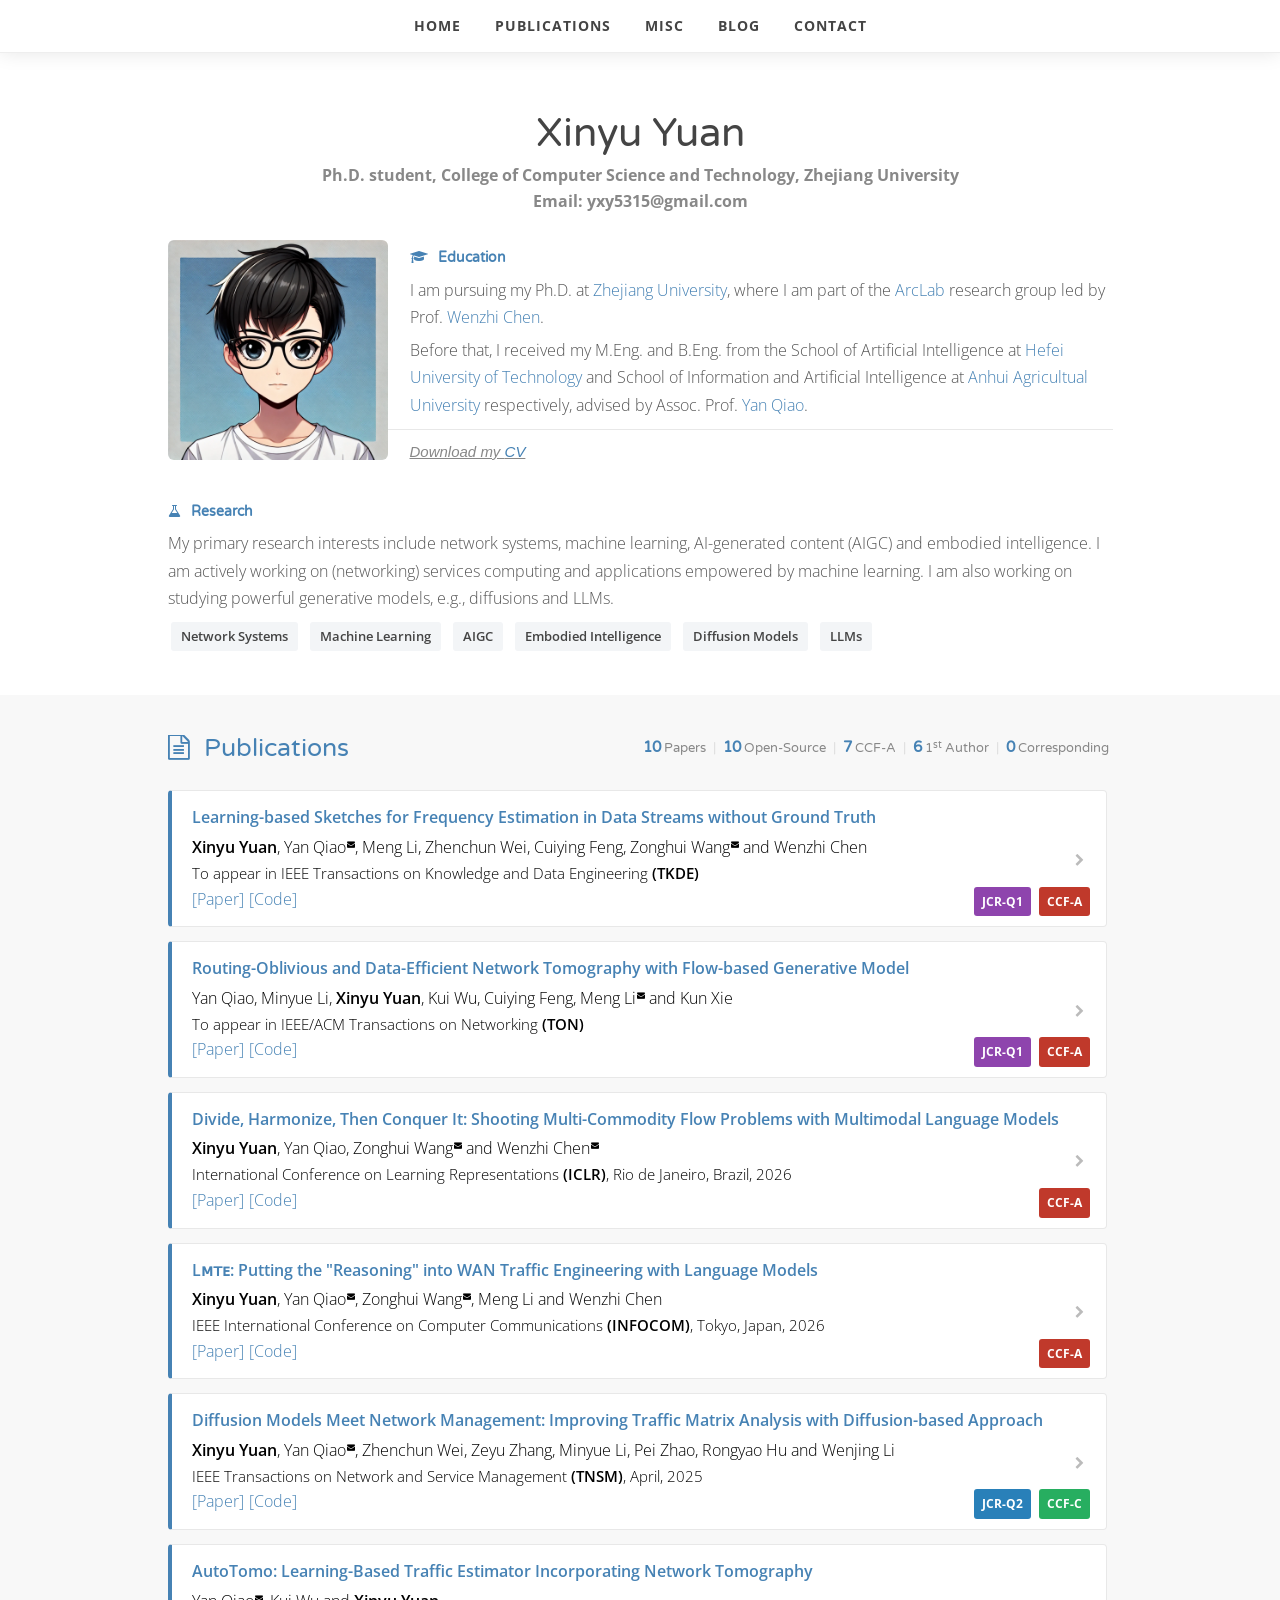
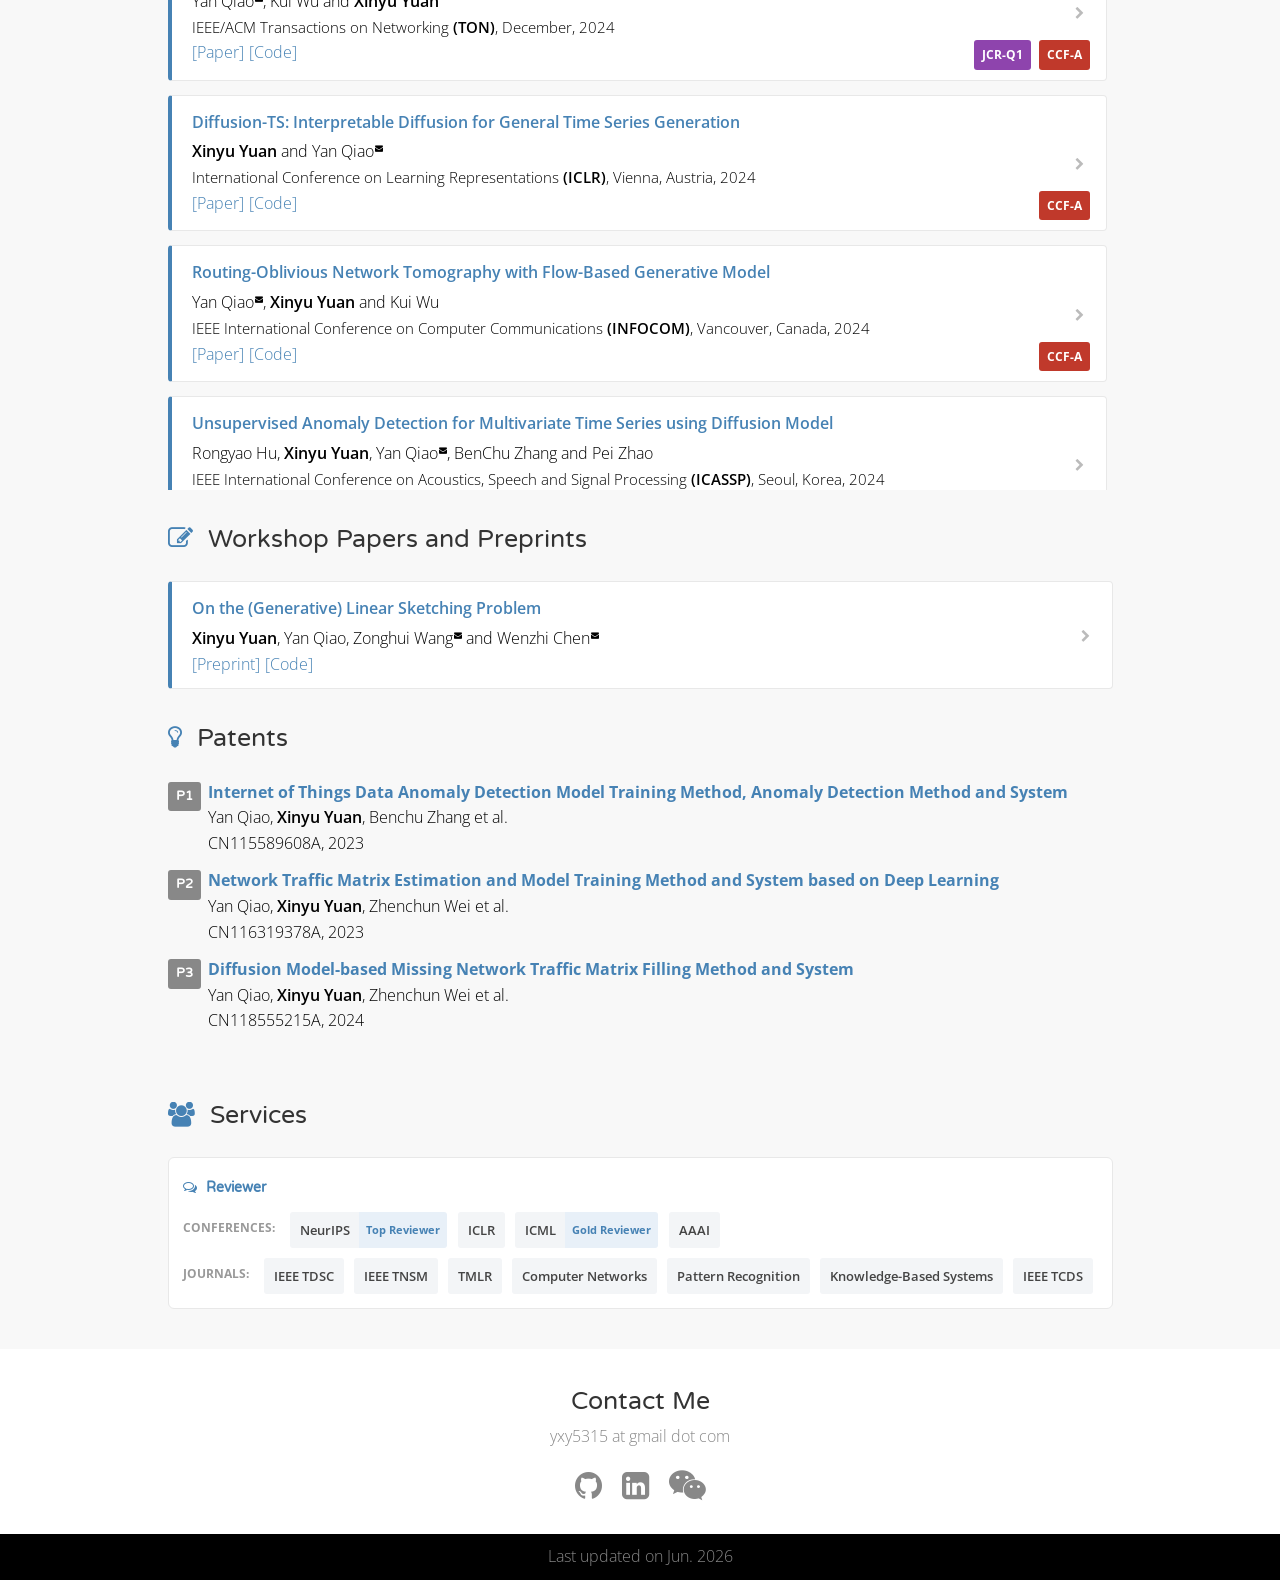
==== index.html @ eb9c33b3 "Add IEEE TCDS to the list of subjects" ====
<!DOCTYPE html>
<html lang="en">

  <head>
    <meta charset="utf-8">
    <meta name="viewport" content="width=device-width, initial-scale=1.0">
    <meta name="author" content="Xinyu Yuan">
    <meta name="description" content="Xinyu Yuan is a Ph.D. student at ZJU, China. Advised by Professor Wenzhi Chen, his research includes machine learning, network management, optimization and generative models.">
    <meta name="keywords" content="Xinyu Yuan,Learning,AIGC,Star,Network,Homepage">
    <title>Xinyu Yuan's Homepage</title>

    <link rel="apple-touch-icon" sizes="180x180" href="images/favicons/zju-badge-180x180.png">
    <link rel="icon" type="image/png" sizes="32x32" href="images/favicons/zju-badge-32x32.png">
    <link rel="icon" type="image/png" sizes="16x16" href="images/favicons/zju-badge-16x16.png">
    <link rel="manifest" href="images/favicons/site.webmanifest">
    <link rel="mask-icon" href="images/favicons/zju-badge-vgodz.svg" color="#5bbad5">
    <link rel="shortcut icon" href="images/favicons/zju-badge-favicon.ico">
    <meta name="msapplication-TileColor" content="#9f00a7">
    <meta name="msapplication-config" content="images/favicons/browserconfig.xml">
    <meta name="theme-color" content="#ffffff">

    <!-- CSS -->
    <link href="css/bootstrap.min.css" rel="stylesheet" type="text/css">
    <link href="font-awesome/css/font-awesome.min.css" rel="stylesheet" type="text/css">
    <link href="css/animate.css" rel="stylesheet">
    <link href="css/style.css?v=bc5ea2" rel="stylesheet">
  </head>

  <body id="page-top" data-spy="scroll" data-target=".navbar-custom">
    <!-- Preloader -->
    <div id="preloader">
      <div id="load"></div>
    </div>

    <!-- Navigation -->
    <div id="navigation">
      <nav class="navbar navbar-custom" role="navigation">
        <div class="container">
          <div class="row">
            <div class="col-md-12">

              <div class="navbar-header">
                <button type="button" class="navbar-toggle" data-toggle="collapse" data-target="#menu">
                  <i class="fa fa-bars"></i>
                </button>
              </div>

              <div class="collapse navbar-collapse" id="menu">
                <ul class="nav navbar-nav">
                  <li class="active"><a href="#about">Home</a></li>
                  <li><a href="#next-publications">Publications</a></li>
                  <li><a href="#next-misc">Misc</a></li>
                  <li><a href="blog/index.html">Blog</a></li>
                  <li><a href="#next-contact">Contact</a></li>
                </ul>
              </div>
            </div>
          </div>
        </div>
      </nav>
    </div>
    <!-- /Navigation -->

    <!-- Section: about -->
    <section id="about" class="home-section">
      <div class="container">
        <div class="row">
          <div class="col-lg-8 col-lg-offset-2">
            <div class="page-heading section-heading text-center">
              <h2>Xinyu Yuan</h2>
              <p><strong>Ph.D. student, College of Computer Science and Technology, Zhejiang University<br/>Email: yxy5315@gmail.com</strong></p>
            </div>
          </div>
        </div>
      </div>

      <div class="container">
        <div class="row">
          <div class="col-md-1"></div>
          <div class="col-md-10">
            <img src="images/Profile_anime.jpg" class="portrait-float" alt=""/>
            <div class="bio-card">
              <div class="bio-item">
                <span class="bio-label"><i class="fa fa-graduation-cap"></i> Education</span>
                <p>
                  I am pursuing my Ph.D. at <a href="https://www.zju.edu.cn/english/">Zhejiang University</a>,
                  where I am part of the <a href="http://arc.zju.edu.cn/">ArcLab</a> research group
                  led by Prof. <a target="_blank" href="https://person.zju.edu.cn/chenwenzhi">Wenzhi Chen</a>.
                </p>
                <p>
                  Before that, I received my M.Eng. and B.Eng. from the School of Artificial Intelligence at
                  <a href="https://www.hfut.edu.cn/">Hefei University of Technology</a>
                  and School of Information and Artificial Intelligence
                  at <a target="_blank" href="https://eng.ahau.edu.cn/">Anhui Agricultual University</a>
                  respectively, advised by Assoc. Prof.
                  <a target="_blank" href="http://faculty.hfut.edu.cn/qiaoyan/en/index.htm">Yan Qiao</a>.
                </p>
              </div>
              <p class="down-cv">
                Download my <a target="_blank" href="pdf/CV_XinyuYuan.pdf">CV</a>
              </p>
            </div>

            <div class="bio-card" style="clear: both; padding-top: 14px;">
              <div class="bio-item">
                <span class="bio-label"><i class="fa fa-flask"></i> Research</span>
                <p>
                  My primary research interests include network systems, machine learning,
                  AI-generated content (AIGC) and embodied intelligence.
                  I am actively working on (networking) services computing and applications
                  empowered by machine learning.
                  I am also working on studying powerful generative models, e.g., diffusions and LLMs.
                </p>
                <div class="interest-tags">
                  <span class="rev-conf">Network Systems</span>
                  <span class="rev-conf">Machine Learning</span>
                  <span class="rev-conf">AIGC</span>
                  <span class="rev-conf">Embodied Intelligence</span>
                  <span class="rev-conf">Diffusion Models</span>
                  <span class="rev-conf">LLMs</span>
                </div>
              </div>
            </div>
          </div>
          <div class="col-md-1"></div>
        </div>
      </div>

      <div id="next-publications"></div>
    </section>
    <!-- /Section: about -->

    <!-- Section: publications -->
    <section id="publications" class="home-section bg-gray">
      <div class="container">
        <div class="row">
          <div class="col-lg-10 col-lg-offset-1">
            <div class="section-heading">
              <h3>
                <i class="fa fa-file-text-o"></i> <a target="_blank" href="https://scholar.google.com/citations?user=n7Oy3WcAAAAJ&hl=en">Publications</a>
                <span class="pub-stats-inline">
                  <span class="pub-stat"><span class="pub-stat-num">10</span> Papers</span>
                  <span class="pub-divider">|</span>
                  <span class="pub-stat"><span class="pub-stat-num">10</span> Open-Source</span>
                  <span class="pub-divider">|</span>
                  <span class="pub-stat"><span class="pub-stat-num">7</span> CCF-A</span>
                  <span class="pub-divider">|</span>
                  <span class="pub-stat"><span class="pub-stat-num">6</span> 1<sup>st</sup> Author</span>
                  <span class="pub-divider">|</span>
                  <span class="pub-stat"><span class="pub-stat-num">0</span> Corresponding</span>
                </span>
              </h3>
            </div>

            <div class="pub-scroll">
            <ul class="pub-list">

              <li>
                <div class="publication">
                  <div class="text">
                    <div class="title">
                      Learning-based Sketches for Frequency Estimation in Data Streams without Ground Truth
                    </div>
                    <div class="authors">
                      <span class="cd">Xinyu Yuan</span>, Yan Qiao<span class="corr"><i class="fa fa-envelope"></i></span>, Meng Li, Zhenchun Wei, Cuiying Feng, Zonghui Wang<span class="corr"><i class="fa fa-envelope"></i></span> and Wenzhi Chen
                    </div>
                  </div>
                  <div class="venue">To appear in IEEE Transactions on Knowledge and Data Engineering <span class="venue-st">(TKDE)</span></div>
                  <span class="tag"><a target="_blank" href="https://arxiv.org/abs/2412.03611">[Paper]</a></span>
                  <span class="tag"><a target="_blank" href="https://github.com/Y-debug-sys/UCL-sketch">[Code]</a></span>
                  <span class="pub-rank ccf-a">CCF-A</span>
  <span class="pub-rank jcr-q1">JCR-Q1</span>
                </div>
                <div class="pub-details">
                  <div class="pub-details-content">
                    <div class="pub-img">
                      <img src="images/ucl-sketch.png" alt="UCL-Sketch Overview">
                    </div>
                    <div class="pub-abstract">
                      <p>Estimating the frequency of items on the high-volume, fast data stream has been extensively studied in many areas, such as database and network measurement. Traditional sketches provide only coarse estimates under strict memory constraints. Although some learning-augmented methods have emerged recently, they typically rely on offline training with real frequencies or/and labels, which are often unavailable. Moreover, these methods suffer from slow update speeds, limiting their suitability for real-time processing despite offering only marginal accuracy improvements. To overcome these challenges, we propose UCL-sketch, a practical learning-based paradigm for per-key frequency estimation. 
Our design introduces two key innovations: (i) an online training mechanism based on equivalent learning that requires no ground truth (GT), and (ii) a highly scalable architecture leveraging logically structured estimation buckets to scale to real-world data stream. The UCL-sketch, which utilizes compressive sensing (CS), converges to an estimator that provably yields a error bound far lower than that of prior works, without sacrificing the speed of processing. Extensive experiments on both real-world and synthetic datasets demonstrate that our approach outperforms previously proposed approaches regarding per-key accuracy and distribution. Notably, under extremely tight memory budgets, its quality almost matches that of an (infeasible) omniscient oracle. Moreover, compared to the existing equation-based sketch, UCL-sketch achieves an average decoding speedup of nearly 500 times.</p>
                    </div>
                  </div>
                </div>
              </li>

              <li>
                <div class="publication">
                  <div class="text">
                    <div class="title">
                      Routing-Oblivious and Data-Efficient Network Tomography with Flow-based Generative Model
                    </div>
                    <div class="authors">
                      Yan Qiao, Minyue Li, <span class="cd">Xinyu Yuan</span>, Kui Wu, Cuiying Feng, Meng Li<span class="corr"><i class="fa fa-envelope"></i></span> and Kun Xie
                    </div>
                  </div>
                  <div class="venue">To appear in IEEE/ACM Transactions on Networking <span class="venue-st">(TON)</span></div>
                  <span class="tag"><a target="_blank" href="https://ieeexplore.ieee.org/document/11397407">[Paper]</a></span>
                  <span class="tag"><a target="_blank" href="https://github.com/duoduoqiao/FlowTM">[Code]</a></span>
                  <span class="pub-rank ccf-a">CCF-A</span>
  <span class="pub-rank jcr-q1">JCR-Q1</span>
                </div>
                <div class="pub-details">
                  <div class="pub-details-content">
                    <div class="pub-img">
                      <img src="images/flowtm-extend.png" alt="FlowTM (extended) Overview">
                    </div>
                    <div class="pub-abstract">
                      <p>Given the high cost associated with directly measuring the Traffic Matrix (TM), researchers have devoted efforts to devising methods for estimating the complete TM from low-cost link loads by solving a set of heavily ill-posed linear equations. Today’s increasingly intricate networks present an even greater challenge: as adaptive and dynamically changing routing strategies are gradually replacing traditional fixed routing schemes, the routing matrix within these equations can no longer be deemed reliable. In our previous work, we pioneered a flow-based generative model, FlowTM, which estimated the TM by establishing an invertible correlation between the TM and link loads without relying on the routing matrix. We demonstrated that the missing information in the ill-posed equations can be decoupled from the TM and learned jointly with the invertible mapping. Considering that acquiring a complete training set for FlowTM is often impractical in many real-world networks, we further propose an enhanced model, FlowTM+, in this extended work. It incorporates an Inspector module to mine deeper latent structures from the partially observed TM data and link load measurements. This new technique effectively compensates for unobservable information in the training data. Extensive experiments demonstrate that FlowTM improves the performance of the best baseline by 38%–58% when the actual routing matrix is absent. Remarkably, with only 2% of the training data, FlowTM+ achieves an estimation accuracy comparable to that of state-of-the-art baselines trained with full routing knowledge and complete training data.</p>
                    </div>
                  </div>
                </div>
              </li>

              <li>
                <div class="publication">
                  <div class="text">
                    <div class="title">
                      Divide, Harmonize, Then Conquer It: Shooting Multi-Commodity Flow Problems with Multimodal Language Models
                    </div>
                    <div class="authors">
                      <span class="cd">Xinyu Yuan</span>, Yan Qiao, Zonghui Wang<span class="corr"><i class="fa fa-envelope"></i></span> and Wenzhi Chen<span class="corr"><i class="fa fa-envelope"></i></span>
                    </div>
                  </div>
                  <div class="venue">International Conference on Learning Representations <span class="venue-st">(ICLR)</span>, Rio de Janeiro, Brazil, 2026</div>
                  <span class="tag"><a target="_blank" href="https://arxiv.org/abs/2602.11057">[Paper]</a></span>
                  <span class="tag"><a target="_blank" href="https://github.com/Y-debug-sys/Pram">[Code]</a></span>
                  <span class="pub-rank ccf-a">CCF-A</span>
</div>
                <div class="pub-details">
                  <div class="pub-details-content">
                    <div class="pub-img">
                      <img src="images/pram.png" alt="Pram Overview">
                    </div>
                    <div class="pub-abstract">
                      <p>The multi-commodity flow (MCF) problem is a fundamental topic in network flow and combinatorial optimization, with broad applications in transportation, communication, and logistics, etc. Nowadays, the rapid expansion of allocation systems has posed challenges for existing optimization engines in balancing optimality and tractability. In this paper, we present Pram, the first ML-based method that leverages the reasoning power of multimodal language models (MLMs) for addressing the trade-off dilemma -- a great need of service providers. As part of our proposal, Pram (i) quickly computes high-quality allocations by dividing the original problem into local subproblems, which are then resolved by an MLM-powered "agent", and (ii) ensures global consistency by harmonizing these subproblems via a multi-agent reinforcement learning algorithm. Theoretically, we show that Pram, which learns to perform gradient descent in context, provably converges to the optimum within the family of MCF problems. Empirically, on real-world datasets and public topologies, Pram achieves performance comparable to, and in some cases even surpassing, linear programming solvers (very close to the optimal solution), and substantially lower runtimes (1 to 2 orders of magnitude faster). Moreover, Pram exhibits strong robustness (<10% performance degradation under link failures or flow bursts), demonstrating MLM's generalization ability to unforeseen events. Pram is objective-agnostic and seamlessly integrates with mainstream allocation systems, providing a practical and scalable solution for future networks.</p>
                    </div>
                  </div>
                </div>
              </li>

              <li>
                <div class="publication">
                  <div class="text">
                    <div class="title">
                      Lᴍᴛᴇ: Putting the "Reasoning" into WAN Traffic Engineering with Language Models
                    </div>
                    <div class="authors">
                      <span class="cd">Xinyu Yuan</span>, Yan Qiao<span class="corr"><i class="fa fa-envelope"></i></span>, Zonghui Wang<span class="corr"><i class="fa fa-envelope"></i></span>, Meng Li and Wenzhi Chen
                    </div>
                  </div>
                  <div class="venue">IEEE International Conference on Computer Communications <span class="venue-st">(INFOCOM)</span>, Tokyo, Japan, 2026</div>
                  <span class="tag"><a target="_blank" href="http://arxiv.org/abs/2602.00941">[Paper]</a></span>
                  <span class="tag"><a target="_blank" href="https://github.com/Y-debug-sys/LMTE">[Code]</a></span>
                  <span class="pub-rank ccf-a">CCF-A</span>
</div>
                <div class="pub-details">
                  <div class="pub-details-content">
                    <div class="pub-img">
                      <img src="images/lmte.png" alt="LMTE Overview">
                    </div>
                    <div class="pub-abstract">
                      <p>The rapid expansion of modern wide-area networks (WANs) has made traffic engineering (TE) increasingly challenging, as traditional solvers struggle to keep pace. Although existing offline ML-driven approaches accelerate TE optimization with deep neural networks (DNNs), they often lack sufficient expressiveness and generalization on unseen traffic patterns or topologies, limiting their practicality. Inspired by the success of large language models (LMs), for the first time, this paper investigates their potential as general-purpose traffic planners. Our contributions are two-fold: (i) Theoretically, we show that pre-trained LMs can simulate the sequential decision processes underlying TE and, crucially, exhibit parallel reasoning capabilities, making them well-suited for the task; (ii) Practically, we present LMTE, a novel LM-driven TE framework that embraces these insights through efficient multimodal alignment and lightweight configuration generation, all while preserving the model's original abilities. Extensive experiments demonstrate that fold matches top-tier performance on five datasets, achieving up to 15% better maximum link utilization (MLU) and consistently lower performance degradation across diverse scenarios, e.g., less than 5% with high traffic dynamics and link failures. Moreover, it achieves 10 to 100 times speedups over traditional TE solvers.</p>
                    </div>
                  </div>
                </div>
              </li>

              <li>
                <div class="publication">
                  <div class="text">
                    <div class="title">
                      Diffusion Models Meet Network Management: Improving Traffic Matrix Analysis with Diffusion-based Approach
                    </div>
                    <div class="authors">
                      <span class="cd">Xinyu Yuan</span>, Yan Qiao<span class="corr"><i class="fa fa-envelope"></i></span>, Zhenchun Wei, Zeyu Zhang, Minyue Li, Pei Zhao, Rongyao Hu and Wenjing Li
                    </div>
                  </div>
                  <div class="venue">IEEE Transactions on Network and Service Management <span class="venue-st">(TNSM)</span>, April, 2025</div>
                  <span class="tag"><a target="_blank" href="https://ieeexplore.ieee.org/document/10835411">[Paper]</a></span>
                  <span class="tag"><a target="_blank" href="https://github.com/Y-debug-sys/DTM">[Code]</a></span>
                  <span class="pub-rank ccf-c">CCF-C</span>
  <span class="pub-rank jcr-q2">JCR-Q2</span>
                </div>
                <div class="pub-details">
                  <div class="pub-details-content">
                    <div class="pub-img">
                      <img src="images/dtm.png" alt="DTM Overview">
                    </div>
                    <div class="pub-abstract">
                      <p>Due to network operation and maintenance relying heavily on network traffic monitoring, traffic matrix analysis has been one of the most crucial issues for network management related tasks. However, it is challenging to reliably obtain the precise measurement in computer networks because of the high measurement cost, and the unavoidable transmission loss. Although some methods proposed in recent years allowed estimating network traffic from partial flow-level or link-level measurements, they often perform poorly for traffic matrix estimation nowadays. Despite strong assumptions like low-rank structure and the prior distribution, existing techniques are usually task-specific and tend to be significantly worse as modern network communication is extremely complicated and dynamic. To address the dilemma, this paper proposed a diffusion-based traffic matrix analysis framework named Diffusion-TM, which leverages problem-agnostic diffusion to notably elevate the estimation performance in both traffic distribution and accuracy. The novel framework not only takes advantage of the powerful generative ability of diffusion models to produce realistic network traffic, but also leverages the denoising process to unbiasedly estimate all end-to-end traffic in a plug-and-play manner under theoretical guarantee. Moreover, taking into account that compiling an intact traffic dataset is usually infeasible, we also propose a two-stage training scheme to make our framework be insensitive to missing values in the dataset. With extensive experiments with real-world datasets, we illustrate the effectiveness of Diffusion-TM on several tasks. Moreover, the results also demonstrate that our method can obtain promising results even with 5% known values left in the datasets.</p>
                    </div>
                  </div>
                </div>
              </li>

              <li>
                <div class="publication">
                  <div class="text">
                    <div class="title">
                      AutoTomo: Learning-Based Traffic Estimator Incorporating Network Tomography
                    </div>
                    <div class="authors">
                      Yan Qiao<span class="corr"><i class="fa fa-envelope"></i></span>, Kui Wu and <span class="cd">Xinyu Yuan</span>
                    </div>
                  </div>
                  <div class="venue">IEEE/ACM Transactions on Networking <span class="venue-st">(TON)</span>, December, 2024</div>
                  <span class="tag"><a target="_blank" href="https://ieeexplore.ieee.org/document/10589439">[Paper]</a></span>
                  <span class="tag"><a target="_blank" href="https://github.com/duoduoqiao/AutoTomo">[Code]</a></span>
                  <span class="pub-rank ccf-a">CCF-A</span>
  <span class="pub-rank jcr-q1">JCR-Q1</span>
                </div>
                <div class="pub-details">
                  <div class="pub-details-content">
                    <div class="pub-img">
                      <img src="images/autotomo.png" alt="AutoTomo Overview">
                    </div>
                    <div class="pub-abstract">
                      <p>Estimating the Traffic Matrix (TM) is a critical yet resource-intensive process in network management. With the advent of deep learning models, we now have the potential to learn the inverse mapping from link loads to origin-destination (OD) flows more efficiently and accurately. However, a significant hurdle is that all current learning-based techniques necessitate a training dataset covering a comprehensive TM for a specific duration. This requirement is often unfeasible in practical scenarios. This paper addresses this complex learning challenge, specifically when dealing with incomplete and biased TM data. Our initial approach involves parameterizing the unidentified flows, thereby transforming this problem of target-deficient learning into an empirical optimization problem that integrates tomography constraints. Following this, we introduce AutoTomo, a learning-based architecture designed to optimize both the inverse mapping and the unexplored flows during the model’s training phase. We also propose an innovative observation selection algorithm, which aids network operators in gathering the most insightful measurements with limited device resources. We evaluate AutoTomo with three public traffic datasets Abilene, GÉANT and Cernet. The results reveal that AutoTomo outperforms five state-of-the-art learning-based TM estimation techniques. With complete training data, AutoTomo enhances the accuracy of the most efficient method by 15%, while it shows an improvement between 30% to 56% with incomplete training data. Furthermore, AutoTomo exhibits rapid testing speed, making it a viable tool for real-time TM estimation.</p>
                    </div>
                  </div>
                </div>
              </li>

              <li>
                <div class="publication">
                  <div class="text">
                    <div class="title">
                      Diffusion-TS: Interpretable Diffusion for General Time Series Generation
                    </div>
                    <div class="authors">
                      <span class="cd">Xinyu Yuan</span> and Yan Qiao<span class="corr"><i class="fa fa-envelope"></i></span>
                    </div>
                  </div>
                  <div class="venue">International Conference on Learning Representations <span class="venue-st">(ICLR)</span>, Vienna, Austria, 2024</div>
                  <span class="tag"><a target="_blank" href="https://arxiv.org/abs/2403.01742">[Paper]</a></span>
                  <span class="tag"><a target="_blank" href="https://github.com/Y-debug-sys/Diffusion-TS">[Code]</a></span>
                  <span class="pub-rank ccf-a">CCF-A</span>
</div>
                <div class="pub-details">
                  <div class="pub-details-content">
                    <div class="pub-img">
                      <img src="images/diffusion-ts.png" alt="Diffusion-TS Overview">
                    </div>
                    <div class="pub-abstract">
                      <p>Denoising diffusion probabilistic models (DDPMs) are becoming the leading paradigm for generative models. It has recently shown breakthroughs in audio synthesis, time series imputation and forecasting. In this paper, we propose Diffusion-TS, a novel diffusion-based framework that generates multivariate time series samples of high quality by using an encoder-decoder transformer with disentangled temporal representations, in which the decomposition technique guides Diffusion-TS to capture the semantic meaning of time series while transformers mine detailed sequential information from the noisy model input. Different from existing diffusion-based approaches, we train the model to directly reconstruct the sample instead of the noise in each diffusion step, combining a Fourier-based loss term. Diffusion-TS is expected to generate time series satisfying both interpretablity and realness. In addition, it is shown that the proposed Diffusion-TS can be easily extended to conditional generation tasks, such as forecasting and imputation, without any model changes. This also motivates us to further explore the performance of Diffusion-TS under irregular settings. Finally, through qualitative and quantitative experiments, results show that Diffusion-TS achieves the state-of-the-art results on various realistic analyses of time series.</p>
                    </div>
                  </div>
                </div>
              </li>

              <li>
                <div class="publication">
                  <div class="text">
                    <div class="title">
                      Routing-Oblivious Network Tomography with Flow-Based Generative Model
                    </div>
                    <div class="authors">
                      Yan Qiao<span class="corr"><i class="fa fa-envelope"></i></span>, <span class="cd">Xinyu Yuan</span> and Kui Wu
                    </div>
                  </div>
                  <div class="venue">IEEE International Conference on Computer Communications <span class="venue-st">(INFOCOM)</span>, Vancouver, Canada, 2024</div>
                  <span class="tag"><a target="_blank" href="https://ieeexplore.ieee.org/document/10621139">[Paper]</a></span>
                  <span class="tag"><a target="_blank" href="https://github.com/duoduoqiao/FlowTM">[Code]</a></span>
                  <span class="pub-rank ccf-a">CCF-A</span>
</div>
                <div class="pub-details">
                  <div class="pub-details-content">
                    <div class="pub-img">
                      <img src="images/flowtm.png" alt="FlowTM Overview">
                    </div>
                    <div class="pub-abstract">
                      <p>Given the high cost associated with directly measuring the traffic matrix (TM), researchers have dedicated decades to devising methods for estimating the complete TM from low-cost link loads by solving a set of heavily ill-posed linear equations. Today’s increasingly intricate networks present an even greater challenge: the routing matrix within these equations can no longer be deemed reliable. To address this challenge, we, for the first time, employ a flow-based generative model for TM estimation by establishing an invertible correlation between TM and link loads, oblivious of the routing matrix. We demonstrate that the lost information within the ill-posed equations can be independently segregated from the TM. Our model collaboratively learns the invertible correlations between TM and link loads as well as the distribution of the lost information. As a result, our model can unbiasedly reverse-transform the link loads to the true TM. Our model has undergone extensive experiments on two real-world datasets. Surprisingly, even without knowledge of the routing matrix, it significantly outperforms six representative baselines in deterministic and noisy routing scenarios regarding estimation accuracy and distribution similarity. Particularly, if the actual routing matrix is absent, our model can improve the performance of the best baseline by 41% ∼ 58%.</p>
                    </div>
                  </div>
                </div>
              </li>

              <li>
                <div class="publication">
                  <div class="text">
                    <div class="title">
                      Unsupervised Anomaly Detection for Multivariate Time Series using Diffusion Model
                    </div>
                    <div class="authors">
                      Rongyao Hu, <span class="cd">Xinyu Yuan</span>, Yan Qiao<span class="corr"><i class="fa fa-envelope"></i></span>, BenChu Zhang and Pei Zhao
                    </div>
                  </div>
                  <div class="venue">IEEE International Conference on Acoustics, Speech and Signal Processing <span class="venue-st">(ICASSP)</span>, Seoul, Korea, 2024</div>
                  <span class="tag"><a target="_blank" href="https://ieeexplore.ieee.org/document/10447083">[Paper]</a></span>
                  <span class="tag"><a target="_blank" href="https://github.com/Hurongyao/TIMEADDM">[Code]</a></span>
                  <span class="pub-rank ccf-b">CCF-B</span>
</div>
                <div class="pub-details">
                  <div class="pub-details-content no-img">
                    <div class="pub-img">
                      <!-- <img src="images/timeaddm.png" alt="TIMEADDM Overview"> -->
                    </div>
                    <div class="pub-abstract">
                      <p>Unsupervised anomaly detection for multivariate time series (MTS) is a challenging task due to the difficulties of precisely learning the complex data patterns of MTS. The recent progress in sample generation achieved by diffusion models (DMs) motivates us to leverage the powerful learning ability of DMs to make a breakthrough in unsupervised anomaly detection for MTS. In this paper, we make the first attempt to design a novel diffusion-based anomaly detection model (named TimeADDM) for MTS data using the effective learning mechanism of DMs. To enhance the learning effect on MTS data, we propose to apply diffusion steps to the representations that accumulate the global time correlations through recurrent embedding. To enable the model for accurate anomaly detection, we design a reconstruction strategy that uses various levels of diffusion to compute the anomaly scores from different angles. By comparing TimeADDM with the state-of-the-art benchmarks, the results demonstrate that TimeADDM outperforms all baselines in terms of detection accuracy in four real-world MTS datasets and makes an improvement on the F1 score by up to 22%.</p>
                    </div>
                  </div>
                </div>
              </li>

              <li>
                <div class="publication">
                  <div class="text">
                    <div class="title">
                      Traffic Matrix Estimation based on Denoising Diffusion Probabilistic Model
                    </div>
                    <div class="authors">
                      <span class="cd">Xinyu Yuan</span>, Yan Qiao<span class="corr"><i class="fa fa-envelope"></i></span>, Pei Zhao, Rongyao Hu and Benchu Zhang
                    </div>
                  </div>
                  <div class="venue">IEEE Symposium on Computers and Communications <span class="venue-st">(ISCC)</span>, Tunis, Tunisia, 2023</div>
                  <span class="tag"><a target="_blank" href="https://ieeexplore.ieee.org/document/10218016">[Paper]</a></span>
                  <span class="tag"><a target="_blank" href="https://github.com/Y-debug-sys/DDPM-TME">[Code]</a></span>
                  <span class="pub-rank ccf-c">CCF-C</span>
                </div>
                <div class="pub-details">
                  <div class="pub-details-content">
                    <div class="pub-img">
                      <img src="images/ddpm-tme.png" alt="DDPM-TME Overview">
                    </div>
                    <div class="pub-abstract">
                      <p>The traffic matrix estimation (TME) problem has been widely researched for decades of years. Recent progresses in deep generative models offer new opportunities to tackle TME problems in a more advanced way. In this paper, we leverage the powerful ability of denoising diffusion probabilistic models (DDPMs) on distribution learning, and for the first time adopt DDPM to address the TME problem. To ensure a good performance of DDPM on learning the distributions of TMs, we design a preprocessing module to reduce the dimensions of TMs while keeping the data variety of each OD flow. To improve the estimation accuracy, we parameterize the noise factors in DDPM and transform the TME problem into a gradient-descent optimization problem. Finally, we compared our method with the state-of-the-art TME methods using two real-world TM datasets, the experimental results strongly demonstrate the superiority of our method on both TM synthesis and TM estimation.</p>
                    </div>
                  </div>
                </div>
              </li>
            </ul>
            </div>

            <div class="section-heading">
              <h3><i class="fa fa-pencil-square-o"></i> Workshop Papers and Preprints</h3>
            </div>

            <ul class="pub-list">

              <li>
                <div class="publication">
                  <div class="text">
                    <div class="title">
                      On the (Generative) Linear Sketching Problem
                    </div>
                    <div class="authors">
                      <span class="cd">Xinyu Yuan</span>, Yan Qiao, Zonghui Wang<span class="corr"><i class="fa fa-envelope"></i></span> and Wenzhi Chen<span class="corr"><i class="fa fa-envelope"></i></span>
                    </div>
                  </div>
                  <span class="tag"><a target="_blank" href="https://arxiv.org/abs/2603.14474">[Preprint]</a></span>
                  <span class="tag"><a target="_blank" href="https://github.com/Y-debug-sys/">[Code]</a></span>
                </div>
                <div class="pub-details">
                  <div class="pub-details-content">
                    <div class="pub-img">
                      <img src="images/linear-sketching.png" alt="Linear Sketching Overview">
                    </div>
                    <div class="pub-abstract">
                      <p>Sketch techniques have been extensively studied in recent years and are especially well-suited to data streaming scenarios, where the sketch summary is updated quickly and compactly. However, it is challenging to recover the current state from these summaries in a way that is accurate, fast, and real. In this paper, we seek a new solution that reconciles this tension, aiming for near-perfect recovery with lightweight computational procedures. Focusing on linear sketching problems of the form Φf → f, our study proceeds in three phases. First, we revisit existing techniques and show the root cause of the dilemma: an orthogonal information loss during the summarization process. Second, we investigate how generative priors can be leveraged to bridge the gap and thereby allow theoretically superior recovery. Third, we present FLORE, the first generative sketching paradigm to embrace these analyses. At its core, FLORE integrates invertible flows with efficient sketch instances to achieve the best of two worlds. More importantly, FLORE can be trained online without access to ground-truth data, which is readily deployable in practice. Comprehensive experiments demonstrate FLORE's ability to provide high-quality recovery, and support summary with low computing overhead, outperforming previous methods by up to 1000× in error reduction and 100× in processing speed compared to learning-based solutions. Our codebase and technique report are available at Anonymous GitHub, with experimental datasets attached in the supplementary material.</p>
                    </div>
                  </div>
                </div>
              </li>

            </ul>

            <div id="next-misc"></div>

            <div class="section-heading">
              <h3><i class="fa fa-lightbulb-o"></i> Patents</h3>
            </div>

            <ul class="competition">
              <li>
                <b><a target="_blank" href="https://patents.google.com/patent/CN115589608A/en?oq=CN115589608A">Internet of Things Data Anomaly Detection Model Training Method, Anomaly Detection Method and System</a></b>
                <div class="authors">
                  Yan Qiao, <span class="cd">Xinyu Yuan</span>, Benchu Zhang et al.
                </div>
                <div class="info">
                  CN115589608A, 2023
                </div>
              </li>
              
              <li>
                <b><a target="_blank" href="https://patents.google.com/patent/CN116319378A/en?oq=CN116319378A">Network Traffic Matrix Estimation and Model Training Method and System based on Deep Learning</a></b>
                <div class="authors">
                  Yan Qiao, <span class="cd">Xinyu Yuan</span>, Zhenchun Wei et al.
                </div>
                <div class="info">
                  CN116319378A, 2023
                </div>
              </li>

              <li>
                <b><a target="_blank" href="https://patents.google.com/patent/CN118555215A/en?oq=CN118555215A">Diffusion Model-based Missing Network Traffic Matrix Filling Method and System</a></b>
                <div class="authors">
                  Yan Qiao, <span class="cd">Xinyu Yuan</span>, Zhenchun Wei et al.
                </div>
                <div class="info">
                  CN118555215A, 2024
                </div>
              </li>
            </ul>

            <div id="next-misc"></div>

            <div class="section-heading">
              <h3><i class="fa fa-users"></i> Services</h3>
            </div>

             <ul class="service">
              <li>
                <span class="service-label"><i class="fa fa-comments-o"></i> Reviewer</span>
                <div class="rev-group">
                  <span class="rev-group-label">Conferences:</span>
                  <span class="rev-conf">NeurIPS</span> <span class="rev-badge">Top Reviewer</span>
                  <span class="rev-conf">ICLR</span>
                  <span class="rev-conf">ICML</span> <span class="rev-badge">Gold Reviewer</span>
                  <span class="rev-conf">AAAI</span>
                </div>
                <div class="rev-group">
                  <span class="rev-group-label">Journals:</span>
                  <span class="rev-conf">IEEE TDSC</span>
                  <span class="rev-conf">IEEE TNSM</span>
                  <span class="rev-conf">TMLR</span>
                  <span class="rev-conf">Computer Networks</span>
                  <span class="rev-conf">Pattern Recognition</span>
                  <span class="rev-conf">Knowledge-Based Systems</span>
                  <span class="rev-conf">IEEE TCDS</span>
                </div>
              </li>
            </ul>

          </div>
        </div>
      </div>

      <div id="next-contact"></div>
    </section>
    <!-- /Section: publications -->

    <!-- Section: contact -->
    <section id="contact" class="home-section">
      <div class="heading-contact">
        <div class="container">
          <div class="row">
            <div class="col-lg-8 col-lg-offset-2">

              <div class="section-heading text-center">
                <h3>Contact Me</h3>
              </div>

              <div class="text-center">
                <p>yxy5315 at gmail dot com</p>
                <!-- <p>OR</p> -->
                <span class="icon">
                  <a target="_blank" href="https://github.com/Y-debug-sys"><i class="fa fa-github fa-2x"></i></a>
                </span>
                <span class="icon">
                  <a target="_blank" href="https://www.linkedin.com/in/新宇-袁-6b4208300/"><i class="fa fa-linkedin-square fa-2x"></i></a>
                </span>
                <span class="icon">
                  <a target="_blank" href="weixin://contacts/profile/yuanxinyu_zzz"><i class="fa fa-weixin fa-2x"></i></a>
                </span>
              </div>
            </div>
          </div>
        </div>
      </div>
    </section>
    <!-- /Section: contact -->

    <footer>
      <div class="container">
        <div class="row">
          <div class="col-md-12 col-lg-12">
            Last updated on Jun. 2026 
          </div>
        </div>
      </div>
    </footer>

    <!-- <span class="small">[Webpage template borrows from <a target="_blank" href="https://github.com/duchao0726/duchao0726.github.io">Chao Du</a>]</span> -->

    <!-- Core JavaScript Files -->
    <script src="js/jquery.min.js"></script>
    <script src="js/bootstrap.min.js"></script>
    <script src="js/jquery.easing.min.js"></script>
    <script src="js/jquery.sticky.js"></script>
    <script src="js/wow.min.js"></script>
    <!-- Custom Theme JavaScript -->
    <script src="js/custom.js"></script>

  </body>

</html>
---- css/style.css ----
/* ==== Google font ==== */
@import url(https://fonts.googleapis.com/css?family=Varela+Round|Open+Sans:400,300,600,400italic,700);


body {
  width: 100%;
  height: 100%;
  font-family: 'Open Sans', sans-serif;
  font-weight: 300;
  color: #888;
  font-size: 16px;
  line-height: 1.6em;
  background-color: #fff;
}

html {
  width: 100%;
  height: 100%;
}

h1,
h2,
h3,
h4,
h5,
h6 {
  margin: 0 0 30px;
  font-family: 'Varela Round', sans-serif;
  font-weight: 400;
  color: #444;
}

blockquote {
	font-family: Georgia, arial, sans-serif;
	color: #bbb;
	font-size: 20px;
}

p {
  margin: 0 0 20px;
  font-size: 16px;
  line-height: 1.6em;
}

p.lead {
	font-weight: 600;
}

a {
  color: #4682b4;
  -webkit-transition: all .2s ease-in-out;
  -moz-transition: all .2s ease-in-out;
  transition: all .2s ease-in-out;
}

a:hover,
a:focus {
  text-decoration: none;
}

a:hover {
  color: #91d9ec;
  /* color: #4682b4; */
}

/*.light {
  font-weight: 400;
}*/

img.img-responsive {
  margin-bottom: 20px;
}

/* ------- Navigation ------------ */
#navigation {
  background: #fff;
  z-index: 9999;
  width:100%;
  box-sizing:border-box;
  border-bottom: 1px solid #eee;
  box-shadow:0px 0px 20px rgba(0, 0, 0, 0.1);
  text-align: center;
  margin: 0 auto;
}


.navbar {
  margin-bottom: 0;
}

.navbar-brand {
  font-weight: 700;
}


.navbar-brand:focus {
  outline: 0;
}

.nav.navbar-nav {
  background-color: rgba(255,255,255,.6);
}

#menu .nav.navbar-bar {
  text-align: center;
  float: none;
  margin: 0 auto;
}

.navbar-custom ul.nav {
  text-align: center;
  float: none;
  margin: 0 auto;
}
.navbar-custom ul.nav li {
  float: none;
  display: inline-block;
  text-align: center;
}
.navbar-custom ul.nav li a {
  font-size: 14px;
  letter-spacing: 1px;
  color: #444;
  text-transform: uppercase;
  font-weight: 700;
}


.navbar-custom .nav li a {
  -webkit-transition: background .3s ease-in-out;
  -moz-transition: background .3s ease-in-out;
  transition: background .3s ease-in-out;
}

.navbar-custom .nav li a:hover,
.navbar-custom .nav li a:focus,
.navbar-custom .nav li.active {
  outline: 0;
  background-color: rgba(255,255,255,.2);
}

.navbar-toggle {
  padding: 4px 6px;
  font-size: 14px;
  color: #fff;
}

.navbar-toggle:focus,
.navbar-toggle:active {
  outline: 0;
}


/* loader */
#preloader {
  background: #ffffff;
  bottom: 0;
  height: 100%;
  left: 0;
  position: fixed;
  right: 0;
  top: 0;
  width: 100%;
  z-index: 999;
}


@keyframes boxSpin{
  0%{
    transform: translate(-10px, 0px);
  }
  25%{
    transform: translate(10px, 10px);
  }
  50%{
    transform: translate(10px, -10px);
  }
  75%{
    transform: translate(-10px, -10px);
  }
  100%{
    transform: translate(-10px, 10px);
  }
}


@keyframes shadowSpin{
  0%{
    box-shadow: 10px -10px #39CCCC, -10px 10px #FFDC00;
  }
  25%{
    box-shadow: 10px 10px #39CCCC, -10px -10px #FFDC00;
  }
  50%{
    box-shadow: -10px 10px #39CCCC, 10px -10px #FFDC00;
  }
  75%{
    box-shadow: -10px -10px #39CCCC, 10px 10px #FFDC00;
  }
  100%{
    box-shadow: 10px -10px #39CCCC, -10px 10px #FFDC00;
  }
}

#load {
  z-index: 9999;
  background-color: #FF4136;
  opacity: 0.75;
  width: 10px;
  height: 10px;
  position: absolute;
  top: 50%;
  margin: -5px auto 0 auto;
  left: 0;
  right: 0;
  border-radius: 0px;
  border: 5px solid #FF4136;
  box-shadow: 10px 0px #39CCCC, 10px 0px #01FF70;
  animation: shadowSpin 1s ease-in-out infinite;
}

/* misc */
hr {
  margin-top: 10px;
}

/* margins */
.marginbot-0{margin-bottom:0 !important;}
.marginbot-10{margin-bottom:10px !important;}
.marginbot-20{margin-bottom:20px !important;}
.marginbot-30{margin-bottom:30px !important;}
.marginbot-40{margin-bottom:40px !important;}
.marginbot-50{margin-bottom:50px !important;}

/* ===========================
--- General sections
============================ */

.home-section {
  padding-top: 40px;
  padding-bottom: 30px;
  display:block;
  position:relative;
  z-index:120;
}

.page-heading {
  margin-top: 30px;
}

.section-heading {
	margin-top: 36px;
	margin-bottom: 6px;
	overflow: hidden;
}
.section-heading:first-of-type {
	margin-top: 0;
}

.section-heading h2 {
	font-size: 40px;
  margin-top: 20px;
	margin-bottom: 10px;
	line-height: 1em;
}
.section-heading h3 {
  font-size: 25px;
  margin-top: 0;
  margin-bottom: 4px;
  line-height: 1em;
  color: #333;
}
.section-heading h3 .fa {
  color: #4682b4;
  margin-right: 8px;
}
.section-heading i {
	margin-bottom: 20px;
}


/* --- section bg var --- */

.bg-white {
	background: #fff;
}

.bg-gray {
	background: #f8f8f8;
}


.bg-dark {
	background: #575757;
}

/* --- section color var --- */

.text-light {
	color: #fff;
}


/* ===========================
--- About
============================ */

.down-cv {
  font-family: Georgia, arial, sans-serif;
  font-style: italic;
  font-size: 15px;
  text-decoration: underline;
}

.portrait-float {
  float: left;
  width: 220px;
  margin-right: 22px;
  margin-bottom: 12px;
  border-radius: 6px;
}

@media (max-width: 767px) {
  .portrait-float {
    float: none;
    display: block;
    width: 160px;
    margin: 0 auto 18px;
  }
}

.news {
  color: red;
  margin: 15px 0 10px;
}
.news-list p {
  margin: 0 0 5px;
  color: #000;
}

.wrap {
  word-wrap: break-word;
  word-break: break-all;
  white-space: normal;

  -webkit-hyphens: auto;
  -moz-hyphens: auto;
   hyphens: auto;
}

/* --- Bio card (About section) --- */
.bio-card {
  padding-top: 4px;
}

.bio-item {
  margin-bottom: 14px;
}
.bio-item:last-of-type {
  margin-bottom: 0;
}

.bio-label {
  display: inline-block;
  font-family: 'Varela Round', sans-serif;
  font-size: 14px;
  font-weight: 700;
  color: #4682b4;
  margin-bottom: 6px;
}
.bio-label .fa {
  margin-right: 6px;
}

.bio-item p {
  color: #555;
  font-size: 16px;
  line-height: 1.7em;
  margin: 0 0 6px 0;
}

.interest-tags {
  display: flex;
  flex-wrap: wrap;
  gap: 6px;
  margin-top: 8px;
  margin-bottom: 12px;
}

.bio-card .down-cv {
  margin-top: 10px;
  padding-top: 10px;
  border-top: 1px solid #e8e8e8;
  font-family: Georgia, arial, sans-serif;
  font-style: italic;
  font-size: 15px;
  text-decoration: underline;
}

/* ==========================
--- Experiences
============================= */

.period {
  color: #000;
  float: right;
}
/* ==========================
--- Publications
============================= */

.equal {
  font-family: 'Open Sans', sans-serif;
  font-size: 16px;
}

.publication {
  padding-top:0px;
  padding-bottom:0px;
  overflow: hidden;
  cursor: pointer;
  position: relative;
}
.publication::after {
  content: "\f054";
  font-family: FontAwesome;
  font-size: 13px;
  color: #bbb;
  position: absolute;
  right: 6px;
  top: 50%;
  transform: translateY(-50%) rotate(0deg);
  transition: transform 0.3s ease, color 0.2s;
}
.publication:hover::after {
  color: #4682b4;
}
.publication.expanded::after {
  transform: translateY(-50%) rotate(90deg);
  color: #4682b4;
}
.publication .img {
  max-width:300px;
  padding-right:0px;
}
.publication .text{
  text-align:left;
}

.title {
  font-weight: 600;
  color: #4682b4;
  /*color: #000;*/
}

.authors {
  color: black;
}
.authors a:link,
.authors a:visited{
  /*color:#888;*/
  color: black;
}
.authors a:hover{
  color: #91d9ec;
}

span.corr {
  font-size: 8px;
  vertical-align: super;
  margin-left: 1px;
  cursor: help;
}

.cd {
  font-weight: 600;
  /*color: #666;*/
  color: black;
}

.venue {
  /*color:#4682b4;*/
  /*font-weight:600;*/
  font-size: 15px;
  color: black;
}
.venue-st {
  /*font-style: normal;*/
  font-weight: 600;
}

.highlight {
  /*font-style: normal;*/
  color: red;
  font-weight: 600;
}

span.tag{
  padding-right:1px;
}

/* --- Publications stats (inline with heading) --- */
.pub-stats-inline {
  float: right;
  font-size: 13px;
  font-weight: 400;
  color: #888;
}
.pub-stat {
  margin: 0 4px;
}
.pub-stat-num {
  font-weight: 700;
  color: #4682b4;
  font-size: 15px;
}
.pub-divider {
  color: #ddd;
}

/* --- Publications scroll window --- */
.pub-scroll {
  max-height: 1300px;
  overflow-y: auto;
  padding-right: 6px;
}
.pub-scroll::-webkit-scrollbar {
  width: 5px;
}
.pub-scroll::-webkit-scrollbar-thumb {
  background: #ccc;
  border-radius: 3px;
}

/* --- Publications list --- */
.pub-list {
  list-style: none;
  padding-left: 0;
}
.pub-list > li {
  position: relative;
  padding: 14px 16px 10px 20px;
  margin-bottom: 14px;
  background: #fff;
  border: 1px solid #e8e8e8;
  border-left: 4px solid #4682b4;
  border-radius: 4px;
  transition: box-shadow 0.2s ease;
}
.pub-list > li:hover {
  box-shadow: 0 2px 10px rgba(0,0,0,0.07);
}

/* --- Patents list --- */
.competition {
  list-style: none;
  padding-left: 0;
  padding-bottom: 20px;
  counter-reset: patent-counter;
}
.competition > li {
  position: relative;
  padding-left: 40px;
  margin-bottom: 12px;
  counter-increment: patent-counter;
}
.competition > li::before {
  content: "P" counter(patent-counter);
  position: absolute;
  left: 0;
  top: 2px;
  font-family: 'Varela Round', sans-serif;
  font-size: 13px;
  font-weight: 700;
  color: #fff;
  background: #888;
  padding: 2px 8px;
  border-radius: 3px;
}
.competition * {
  color: black;
}
.competition a {
  color: #4682b4;
}
.competition a:hover {
    color: #91d9ec;
}

.award-lv {
  /* font-style: italic; */
  font-weight: 600;
}

.service {
  list-style: none;
  padding-left: 0;
}
.service > li {
  padding: 12px 14px;
  background: #fff;
  border: 1px solid #e8e8e8;
  border-radius: 6px;
  line-height: 2em;
}

.service-label {
  display: inline-block;
  font-family: 'Varela Round', sans-serif;
  font-size: 14px;
  font-weight: 700;
  color: #4682b4;
  margin-right: 14px;
}
.service-label .fa {
  margin-right: 5px;
}

.rev-conf {
  display: inline-block;
  font-weight: 600;
  font-size: 13px;
  color: #444;
  background: #f3f5f7;
  padding: 2px 10px;
  border-radius: 3px;
  margin: 2px 3px;
  vertical-align: top;
}
.rev-conf:has(+ .rev-badge) {
  border-radius: 3px 0 0 3px;
  margin-right: 0;
}
.rev-group {
  margin: 6px 0 0 0;
}
.rev-group-label {
  font-size: 12px;
  font-weight: 700;
  color: #999;
  margin-right: 8px;
  text-transform: uppercase;
}

.rev-badge {
  display: inline-block;
  font-size: 11px;
  font-weight: 700;
  color: #4682b4;
  background: #e8f0f8;
  padding: 2px 7px;
  border-radius: 0 3px 3px 0;
  margin: 2px 4px 2px -5px;
  vertical-align: top;
}

/* ===========================
--- Pub Details (expandable)
============================ */

.pub-rank {
  float: right;
  font-size: 12px;
  font-weight: 700;
  color: #fff;
  padding: 2px 8px;
  border-radius: 3px;
  margin-left: 8px;
}
.pub-rank.ccf-a { background: #c0392b; }
.pub-rank.ccf-b { background: #e67e22; }
.pub-rank.ccf-c { background: #27ae60; }
.pub-rank.jcr-q1 { background: #8e44ad; }
.pub-rank.jcr-q2 { background: #2980b9; }
.pub-details {
  max-height: 0;
  overflow: hidden;
  transition: max-height 0.4s ease;
}
.pub-details.show {
  max-height: none;
  overflow: visible;
  margin-top: 6px;
  margin-bottom: 4px;
}
.pub-details-content {
  display: flex;
  gap: 25px;
  padding: 14px 16px;
  background: #fff;
  border: 1px solid #e8e8e8;
  border-radius: 6px;
}
.pub-img {
  flex: 0 0 38%;
  max-width: 38%;
}
.no-img .pub-img {
  display: none;
}
.pub-img img {
  width: 100%;
  border-radius: 4px;
  border: 1px solid #eee;
}
.pub-abstract {
  flex: 1;
  min-width: 0;
  font-family: -apple-system, BlinkMacSystemFont, 'Segoe UI', Roboto, 'Microsoft YaHei', sans-serif;
  font-size: 11.5px;
  font-weight: 400;
  line-height: 1.6em;
  color: #555;
  text-align: justify;
  overflow-y: auto;
}
.pub-abstract > p::before {
  content: "Abstract: ";
  font-weight: 700;
  color: #333;
}
.pub-details-content.no-img .pub-abstract {
  flex: 1;
}

@media (max-width: 768px) {
  .pub-details-content {
    flex-direction: column;
    gap: 12px;
    padding: 12px;
  }
  .pub-img {
    flex: 0 0 auto;
    max-width: 100%;
  }
}

/* ===========================
--- Contact
============================ */

.icon {
  padding-left:8px;
  padding-right:8px;
}

.icon .fa {
  color: #888;
}

.icon:hover .fa{
  color: #4682b4;
}


/* ===========================
--- Footer
============================ */

footer {
  background-color: #000;
	text-align: center;
  padding: 10px 0;

}


/* ===========================
--- Elements
============================ */


@-webkit-keyframes pulse {
    0 {
        -webkit-transform: scale(1);
        transform: scale(1);
    }

    50% {
        -webkit-transform: scale(1.2);
        transform: scale(1.2);
    }

    100% {
        -webkit-transform: scale(1);
        transform: scale(1);
    }
}

@-moz-keyframes pulse {
    0 {
        -moz-transform: scale(1);
        transform: scale(1);
    }

    50% {
        -moz-transform: scale(1.2);
        transform: scale(1.2);
    }

    100% {
        -moz-transform: scale(1);
        transform: scale(1);
    }
}


/* Media queries */

@media (max-width:768px) {
  .page-heading {
    margin-top: 45px;
  }

	.navbar-header .fa {
		color: #666;
	}

	.col-xs-6 {
		margin-bottom: 30px;
	}
}

@media (max-width:480px) {

	.navbar-custom .nav.navbar-nav {
    background-color: rgba(255,255,255,.4);
	}

	.navbar.navbar-custom.navbar-fixed-top {
		margin-bottom: 30px;
	}
}
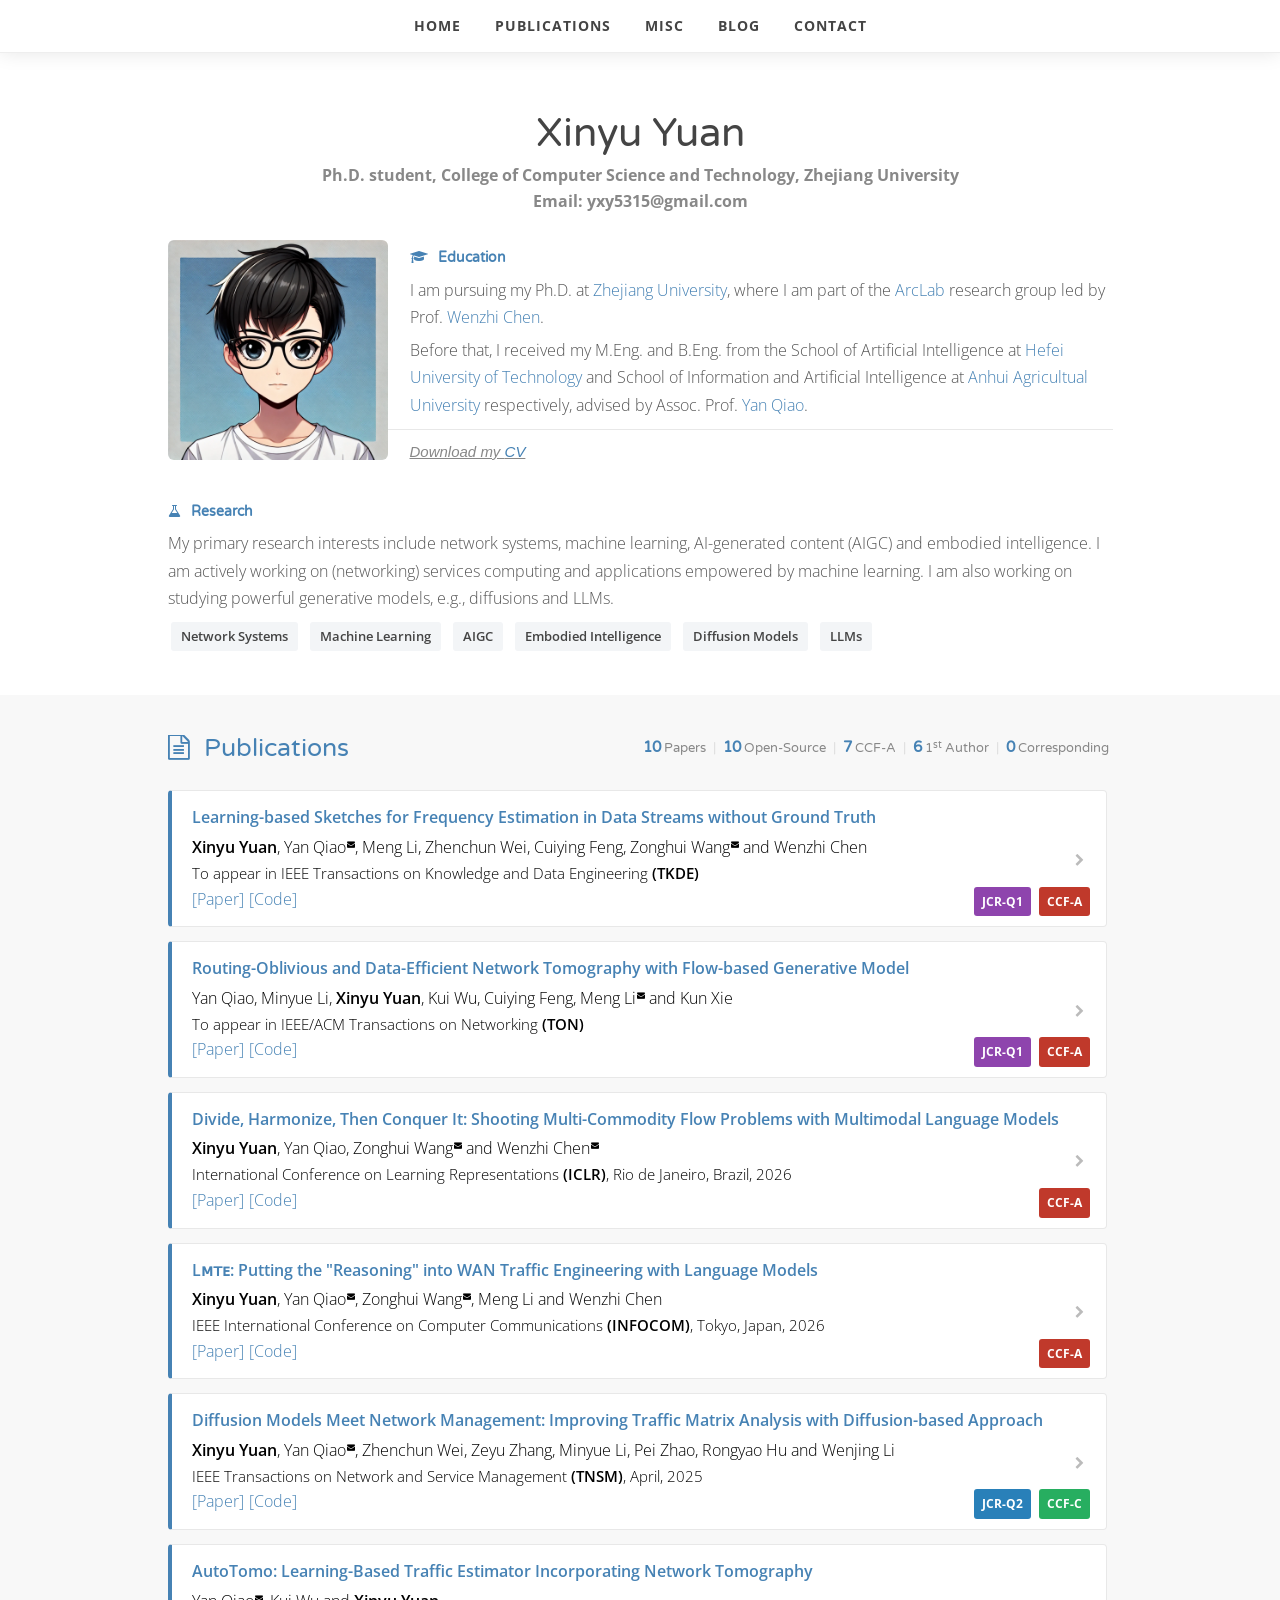
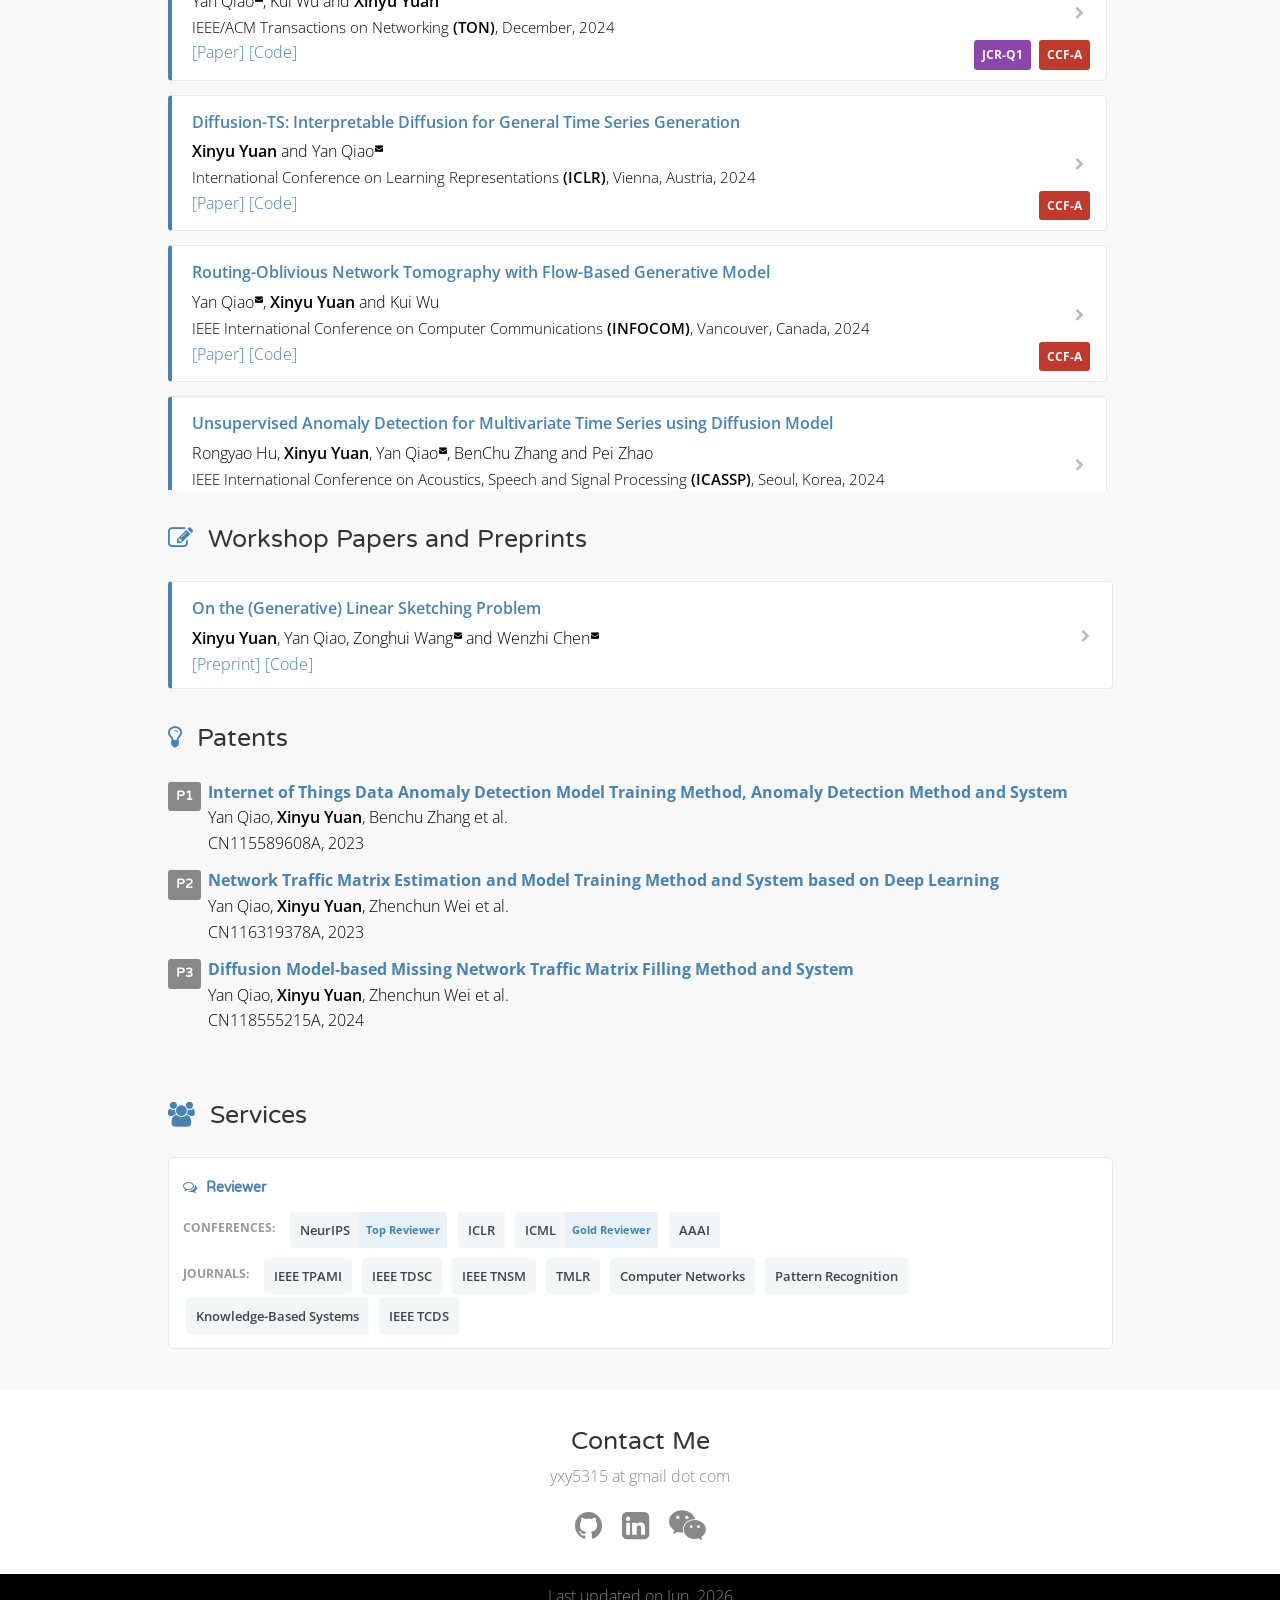
==== commit 58a25f5a: "Update journals list in index.html" ====
--- a/index.html
+++ b/index.html
@@ -521,6 +521,7 @@
                 </div>
                 <div class="rev-group">
                   <span class="rev-group-label">Journals:</span>
+                  <span class="rev-conf">IEEE TPAMI</span>
                   <span class="rev-conf">IEEE TDSC</span>
                   <span class="rev-conf">IEEE TNSM</span>
                   <span class="rev-conf">TMLR</span>
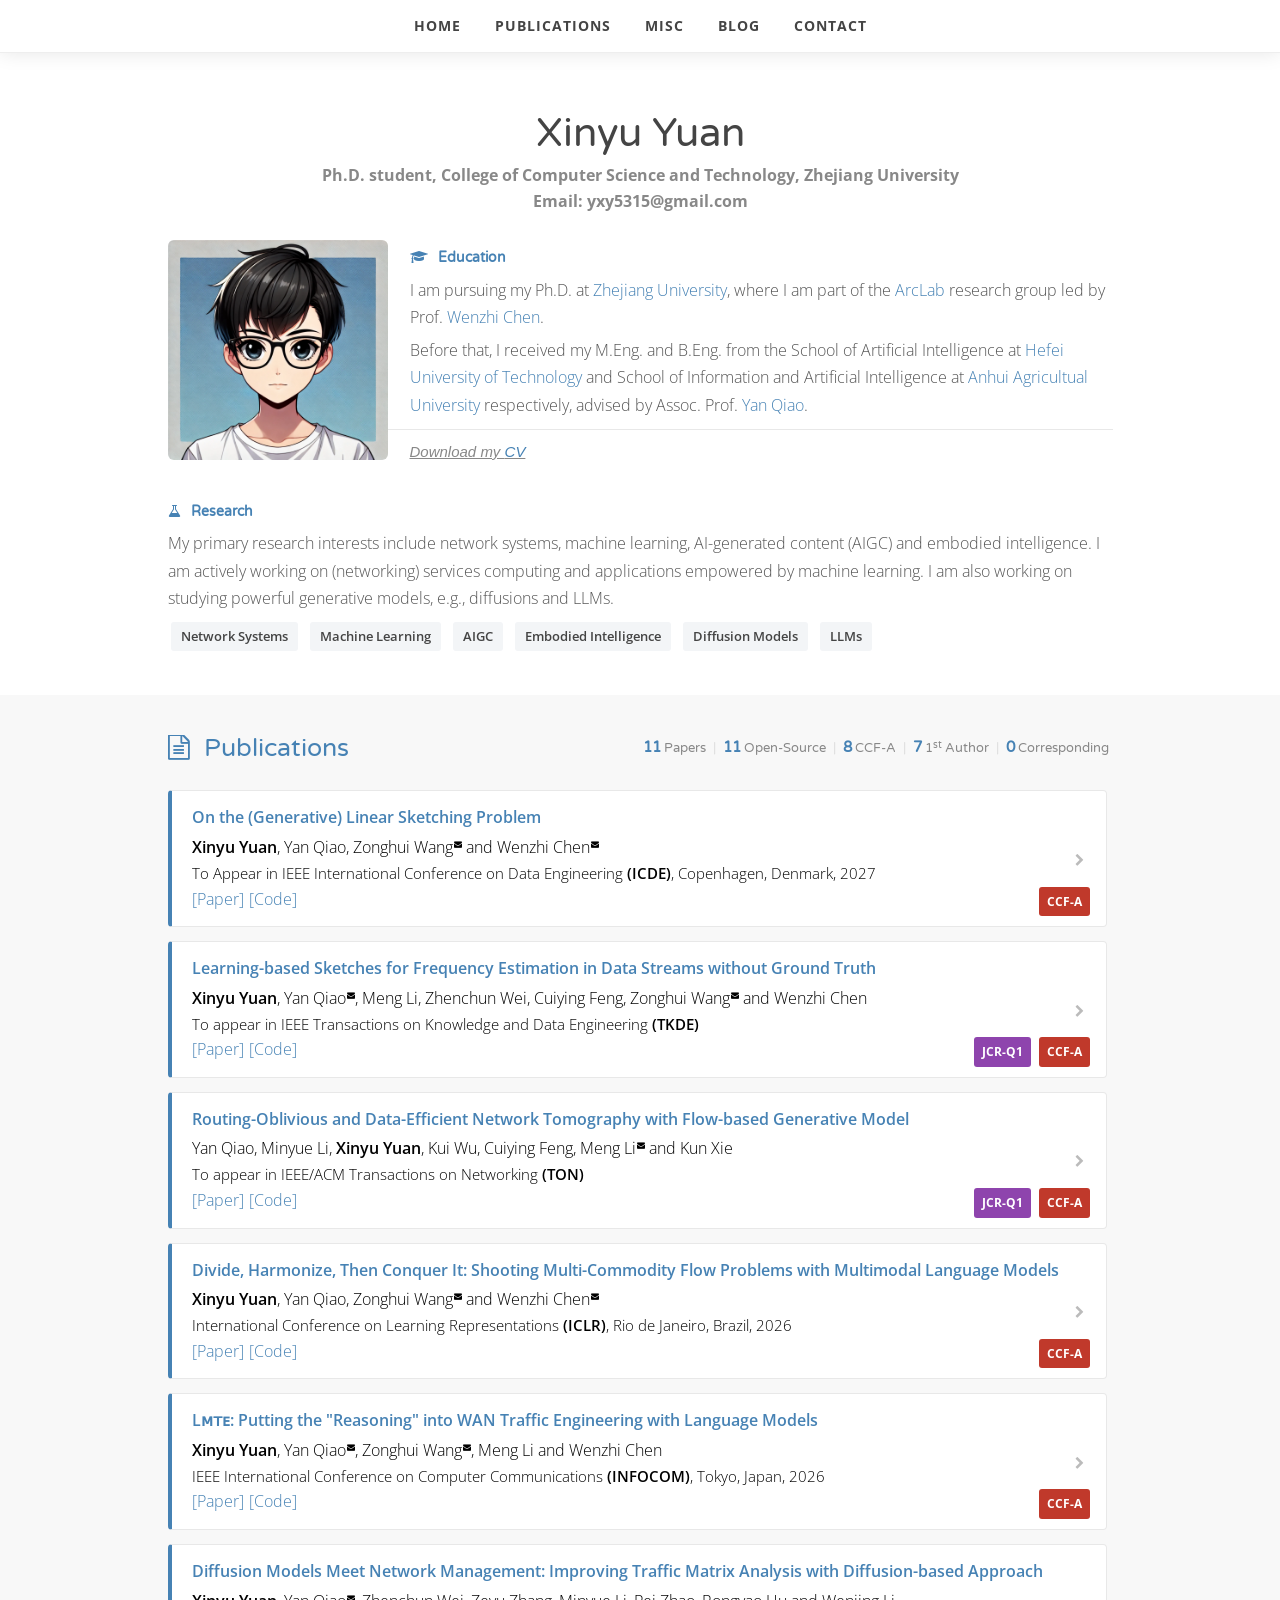
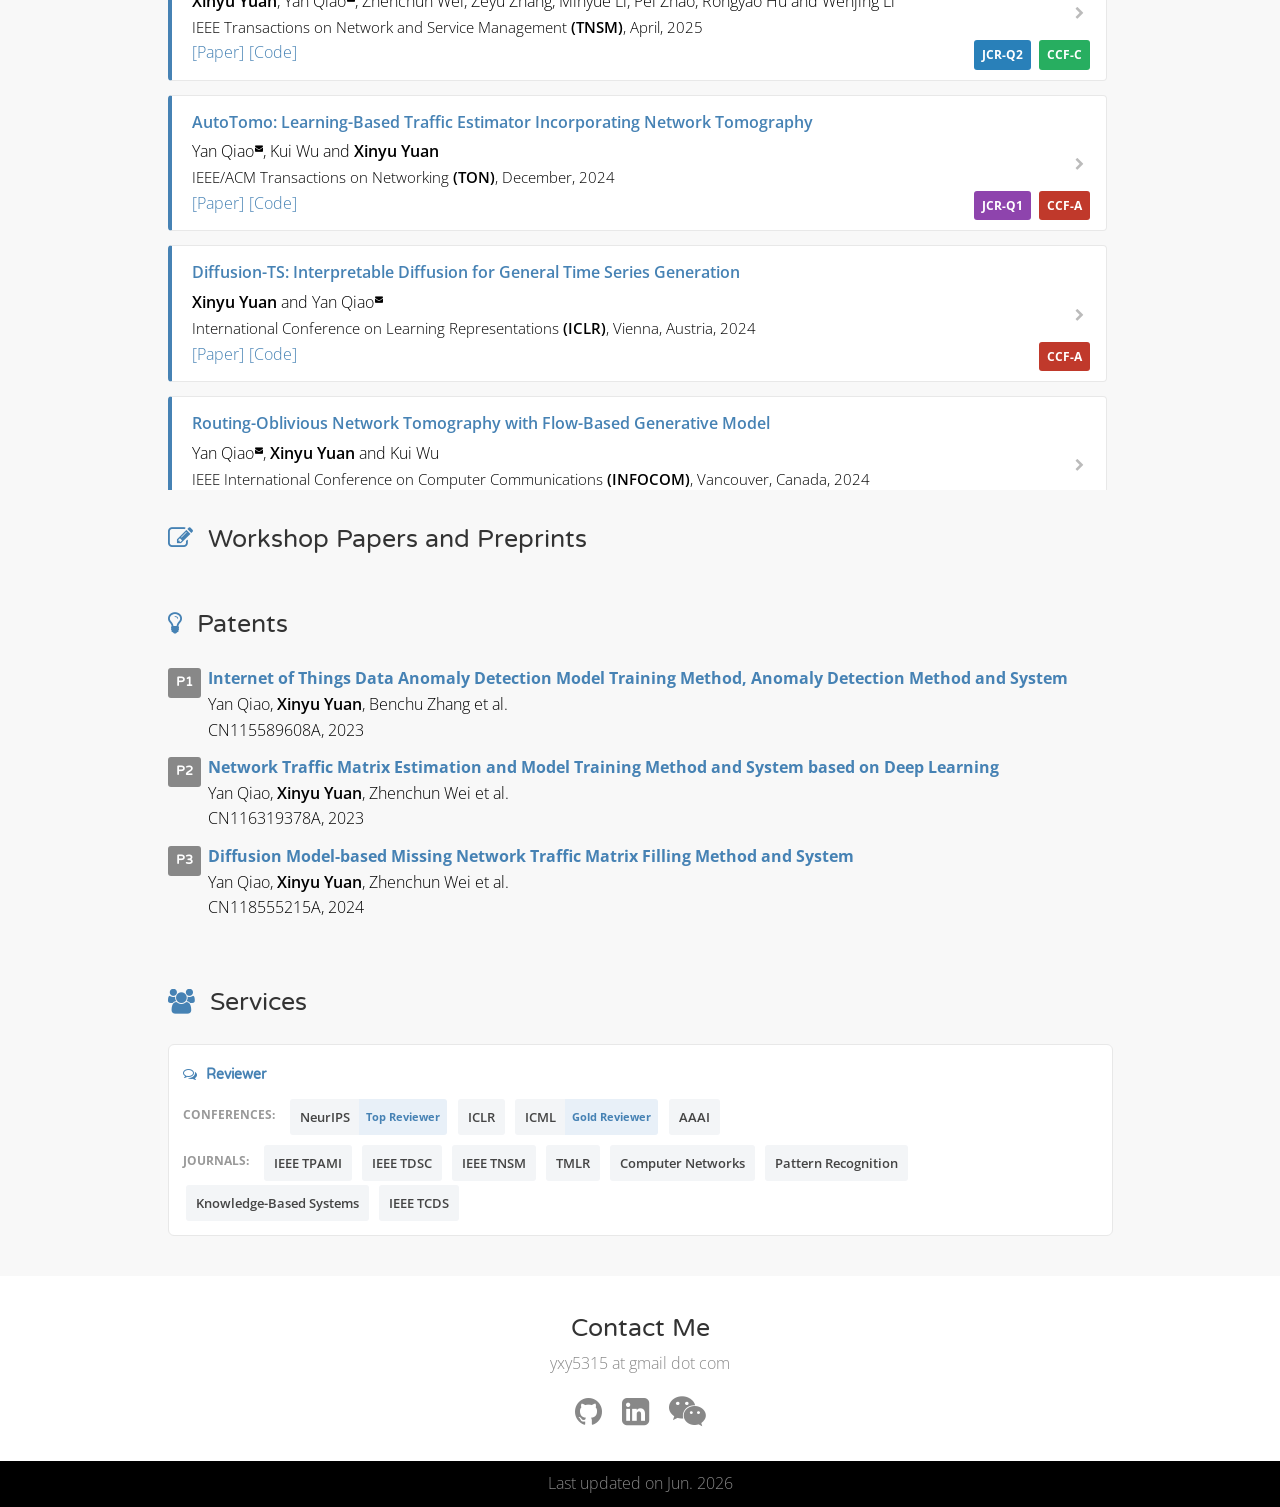
==== commit af3c3abd: "Update publication stats and add new publication Updated publication statistics and added new public" ====
--- a/index.html
+++ b/index.html
@@ -139,13 +139,13 @@
               <h3>
                 <i class="fa fa-file-text-o"></i> <a target="_blank" href="https://scholar.google.com/citations?user=n7Oy3WcAAAAJ&hl=en">Publications</a>
                 <span class="pub-stats-inline">
-                  <span class="pub-stat"><span class="pub-stat-num">10</span> Papers</span>
+                  <span class="pub-stat"><span class="pub-stat-num">11</span> Papers</span>
                   <span class="pub-divider">|</span>
-                  <span class="pub-stat"><span class="pub-stat-num">10</span> Open-Source</span>
+                  <span class="pub-stat"><span class="pub-stat-num">11</span> Open-Source</span>
                   <span class="pub-divider">|</span>
-                  <span class="pub-stat"><span class="pub-stat-num">7</span> CCF-A</span>
+                  <span class="pub-stat"><span class="pub-stat-num">8</span> CCF-A</span>
                   <span class="pub-divider">|</span>
-                  <span class="pub-stat"><span class="pub-stat-num">6</span> 1<sup>st</sup> Author</span>
+                  <span class="pub-stat"><span class="pub-stat-num">7</span> 1<sup>st</sup> Author</span>
                   <span class="pub-divider">|</span>
                   <span class="pub-stat"><span class="pub-stat-num">0</span> Corresponding</span>
                 </span>
@@ -154,6 +154,33 @@
 
             <div class="pub-scroll">
             <ul class="pub-list">
+
+              <li>
+                <div class="publication">
+                  <div class="text">
+                    <div class="title">
+                      On the (Generative) Linear Sketching Problem
+                    </div>
+                    <div class="authors">
+                      <span class="cd">Xinyu Yuan</span>, Yan Qiao, Zonghui Wang<span class="corr"><i class="fa fa-envelope"></i></span> and Wenzhi Chen<span class="corr"><i class="fa fa-envelope"></i></span>
+                    </div>
+                  </div>
+                  <div class="venue">To Appear in IEEE International Conference on Data Engineering <span class="venue-st">(ICDE)</span>, Copenhagen, Denmark, 2027</div>
+                  <span class="tag"><a target="_blank" href="https://arxiv.org/abs/2603.14474">[Paper]</a></span>
+                  <span class="tag"><a target="_blank" href="https://github.com/Y-debug-sys/">[Code]</a></span>
+                  <span class="pub-rank ccf-a">CCF-A</span>
+                </div>
+                <div class="pub-details">
+                  <div class="pub-details-content">
+                    <div class="pub-img">
+                      <img src="images/linear-sketching.png" alt="Linear Sketching Overview">
+                    </div>
+                    <div class="pub-abstract">
+                      <p>Sketch techniques have been extensively studied in recent years and are especially well-suited to data streaming scenarios, where the sketch summary is updated quickly and compactly. However, it is challenging to recover the current state from these summaries in a way that is accurate, fast, and real. In this paper, we seek a new solution that reconciles this tension, aiming for near-perfect recovery with lightweight computational procedures. Focusing on linear sketching problems of the form Φf → f, our study proceeds in three phases. First, we revisit existing techniques and show the root cause of the dilemma: an orthogonal information loss during the summarization process. Second, we investigate how generative priors can be leveraged to bridge the gap and thereby allow theoretically superior recovery. Third, we present FLORE, the first generative sketching paradigm to embrace these analyses. At its core, FLORE integrates invertible flows with efficient sketch instances to achieve the best of two worlds. More importantly, FLORE can be trained online without access to ground-truth data, which is readily deployable in practice. Comprehensive experiments demonstrate FLORE's ability to provide high-quality recovery, and support summary with low computing overhead, outperforming previous methods by up to 1000× in error reduction and 100× in processing speed compared to learning-based solutions. Our codebase and technique report are available at Anonymous GitHub, with experimental datasets attached in the supplementary material.</p>
+                    </div>
+                  </div>
+                </div>
+              </li>
 
               <li>
                 <div class="publication">
@@ -438,30 +465,7 @@
 
             <ul class="pub-list">
 
-              <li>
-                <div class="publication">
-                  <div class="text">
-                    <div class="title">
-                      On the (Generative) Linear Sketching Problem
-                    </div>
-                    <div class="authors">
-                      <span class="cd">Xinyu Yuan</span>, Yan Qiao, Zonghui Wang<span class="corr"><i class="fa fa-envelope"></i></span> and Wenzhi Chen<span class="corr"><i class="fa fa-envelope"></i></span>
-                    </div>
-                  </div>
-                  <span class="tag"><a target="_blank" href="https://arxiv.org/abs/2603.14474">[Preprint]</a></span>
-                  <span class="tag"><a target="_blank" href="https://github.com/Y-debug-sys/">[Code]</a></span>
-                </div>
-                <div class="pub-details">
-                  <div class="pub-details-content">
-                    <div class="pub-img">
-                      <img src="images/linear-sketching.png" alt="Linear Sketching Overview">
-                    </div>
-                    <div class="pub-abstract">
-                      <p>Sketch techniques have been extensively studied in recent years and are especially well-suited to data streaming scenarios, where the sketch summary is updated quickly and compactly. However, it is challenging to recover the current state from these summaries in a way that is accurate, fast, and real. In this paper, we seek a new solution that reconciles this tension, aiming for near-perfect recovery with lightweight computational procedures. Focusing on linear sketching problems of the form Φf → f, our study proceeds in three phases. First, we revisit existing techniques and show the root cause of the dilemma: an orthogonal information loss during the summarization process. Second, we investigate how generative priors can be leveraged to bridge the gap and thereby allow theoretically superior recovery. Third, we present FLORE, the first generative sketching paradigm to embrace these analyses. At its core, FLORE integrates invertible flows with efficient sketch instances to achieve the best of two worlds. More importantly, FLORE can be trained online without access to ground-truth data, which is readily deployable in practice. Comprehensive experiments demonstrate FLORE's ability to provide high-quality recovery, and support summary with low computing overhead, outperforming previous methods by up to 1000× in error reduction and 100× in processing speed compared to learning-based solutions. Our codebase and technique report are available at Anonymous GitHub, with experimental datasets attached in the supplementary material.</p>
-                    </div>
-                  </div>
-                </div>
-              </li>
+              <!--  -->
 
             </ul>
 
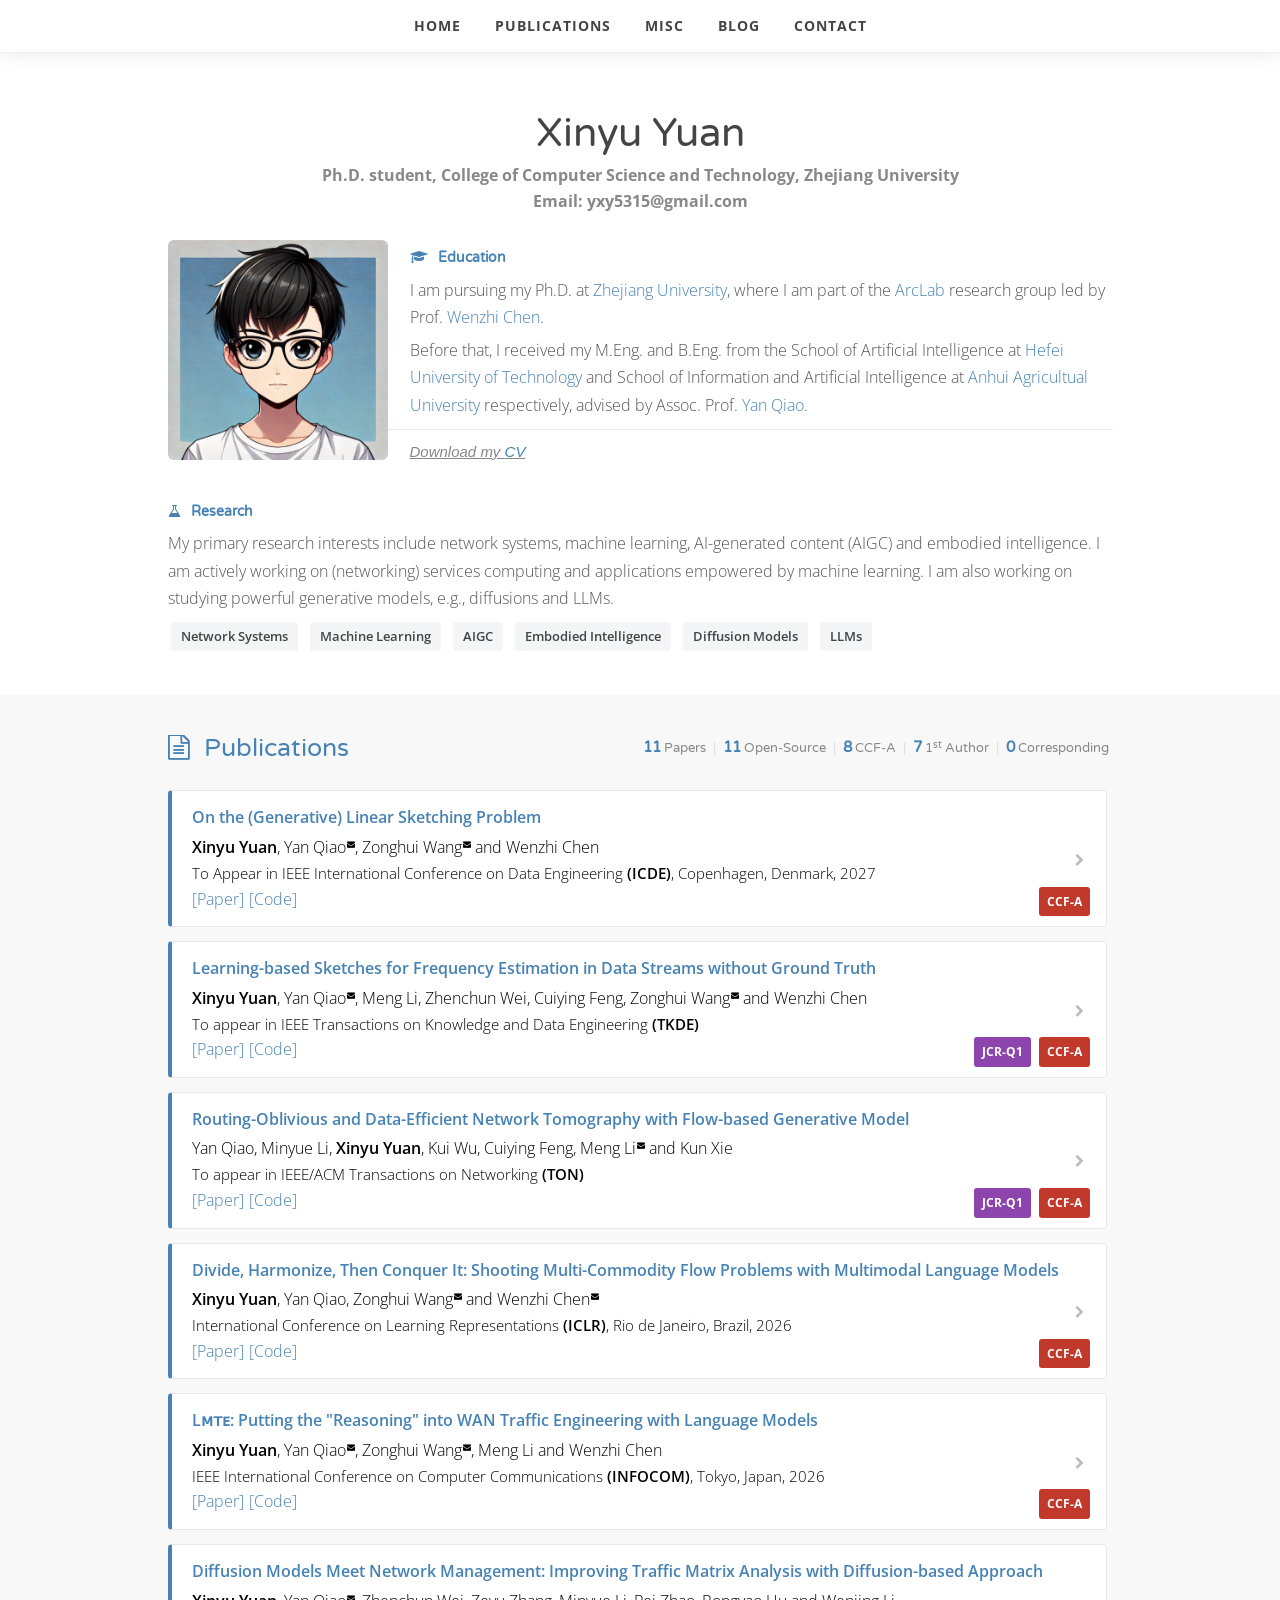
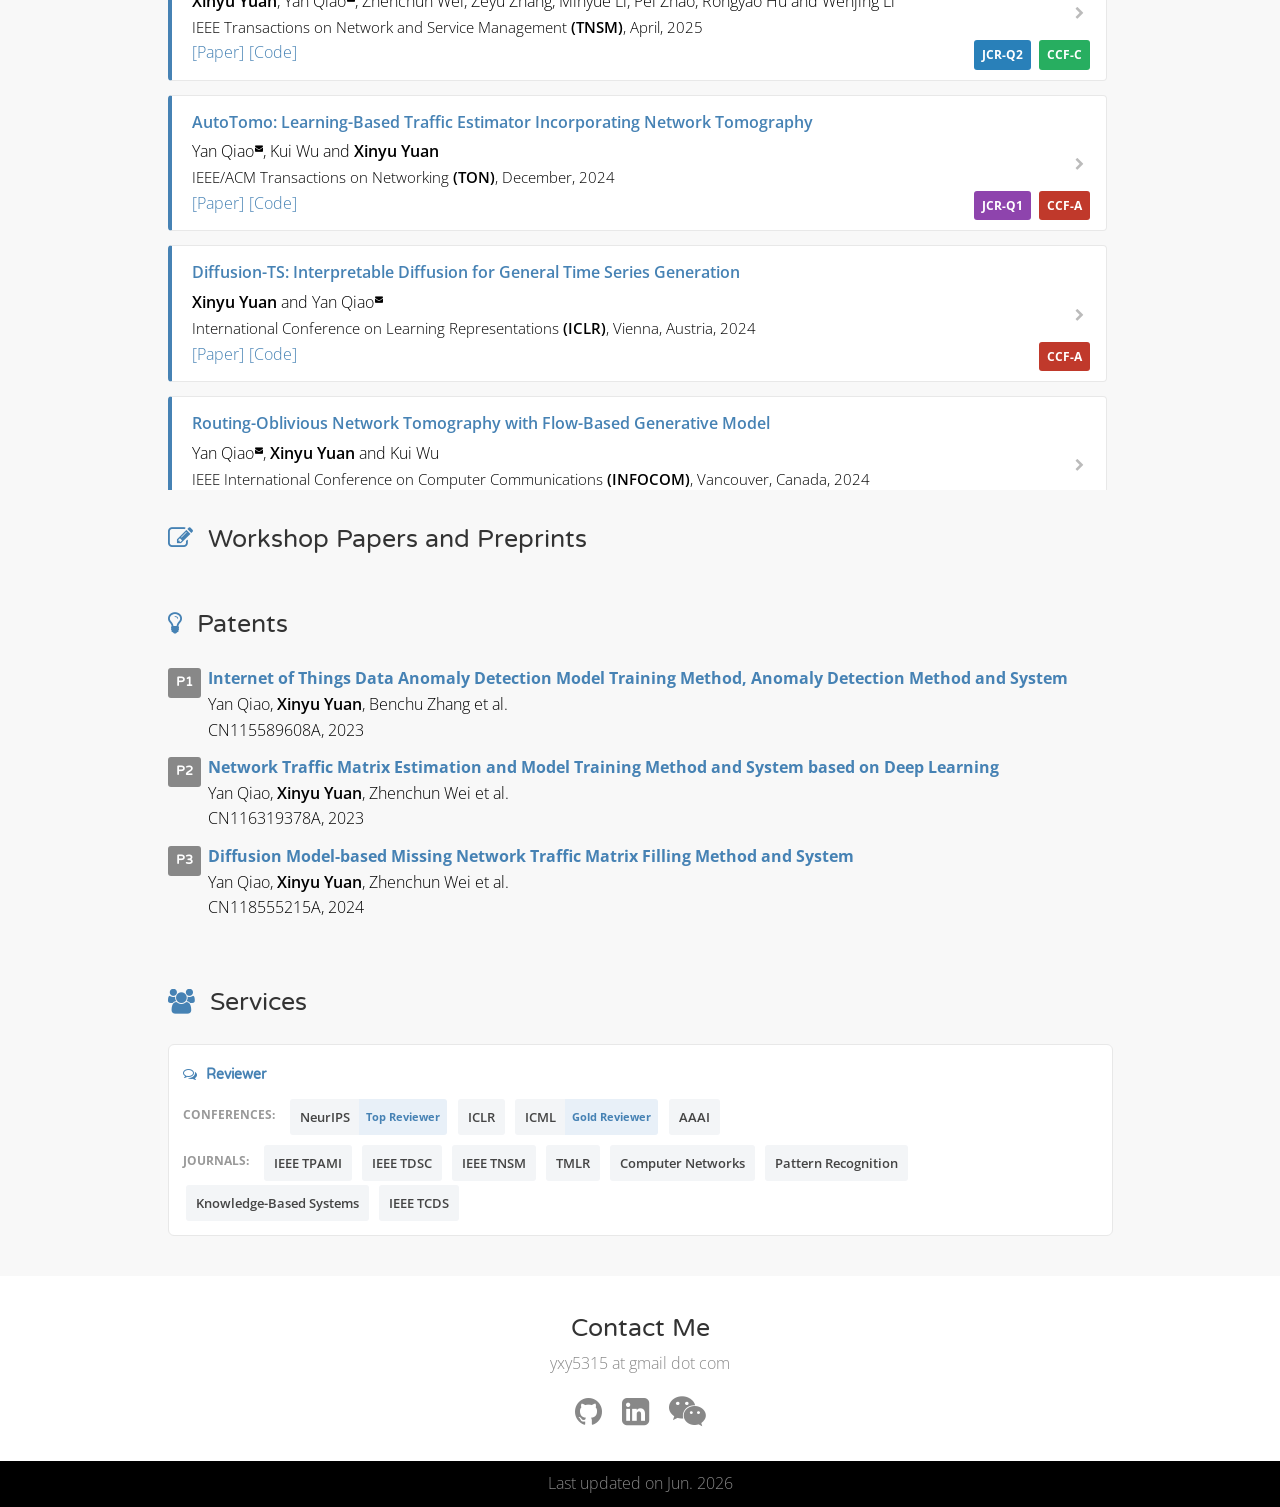
==== commit bb3cfc55: "Update author list formatting in index.html" ====
--- a/index.html
+++ b/index.html
@@ -162,7 +162,7 @@
                       On the (Generative) Linear Sketching Problem
                     </div>
                     <div class="authors">
-                      <span class="cd">Xinyu Yuan</span>, Yan Qiao, Zonghui Wang<span class="corr"><i class="fa fa-envelope"></i></span> and Wenzhi Chen<span class="corr"><i class="fa fa-envelope"></i></span>
+                      <span class="cd">Xinyu Yuan</span>, Yan Qiao<span class="corr"><i class="fa fa-envelope"></i></span>, Zonghui Wang<span class="corr"><i class="fa fa-envelope"></i></span> and Wenzhi Chen
                     </div>
                   </div>
                   <div class="venue">To Appear in IEEE International Conference on Data Engineering <span class="venue-st">(ICDE)</span>, Copenhagen, Denmark, 2027</div>
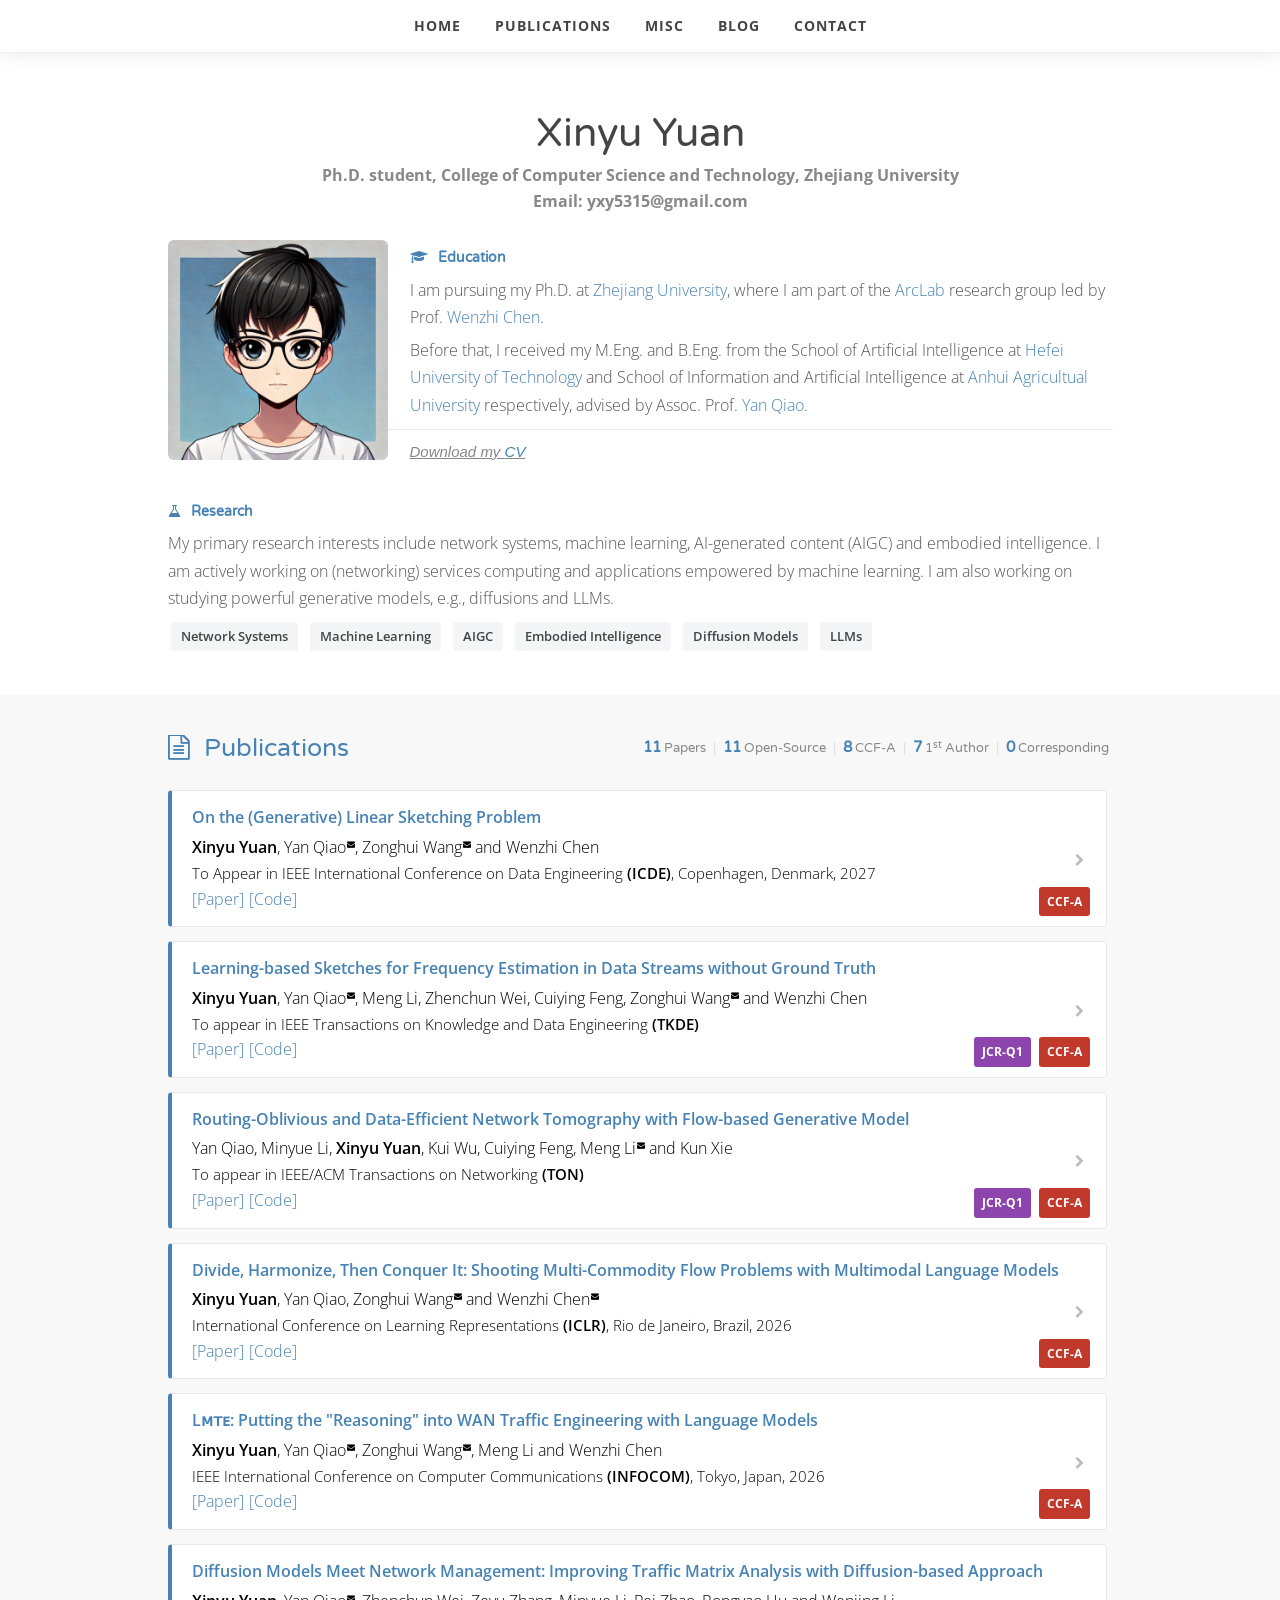
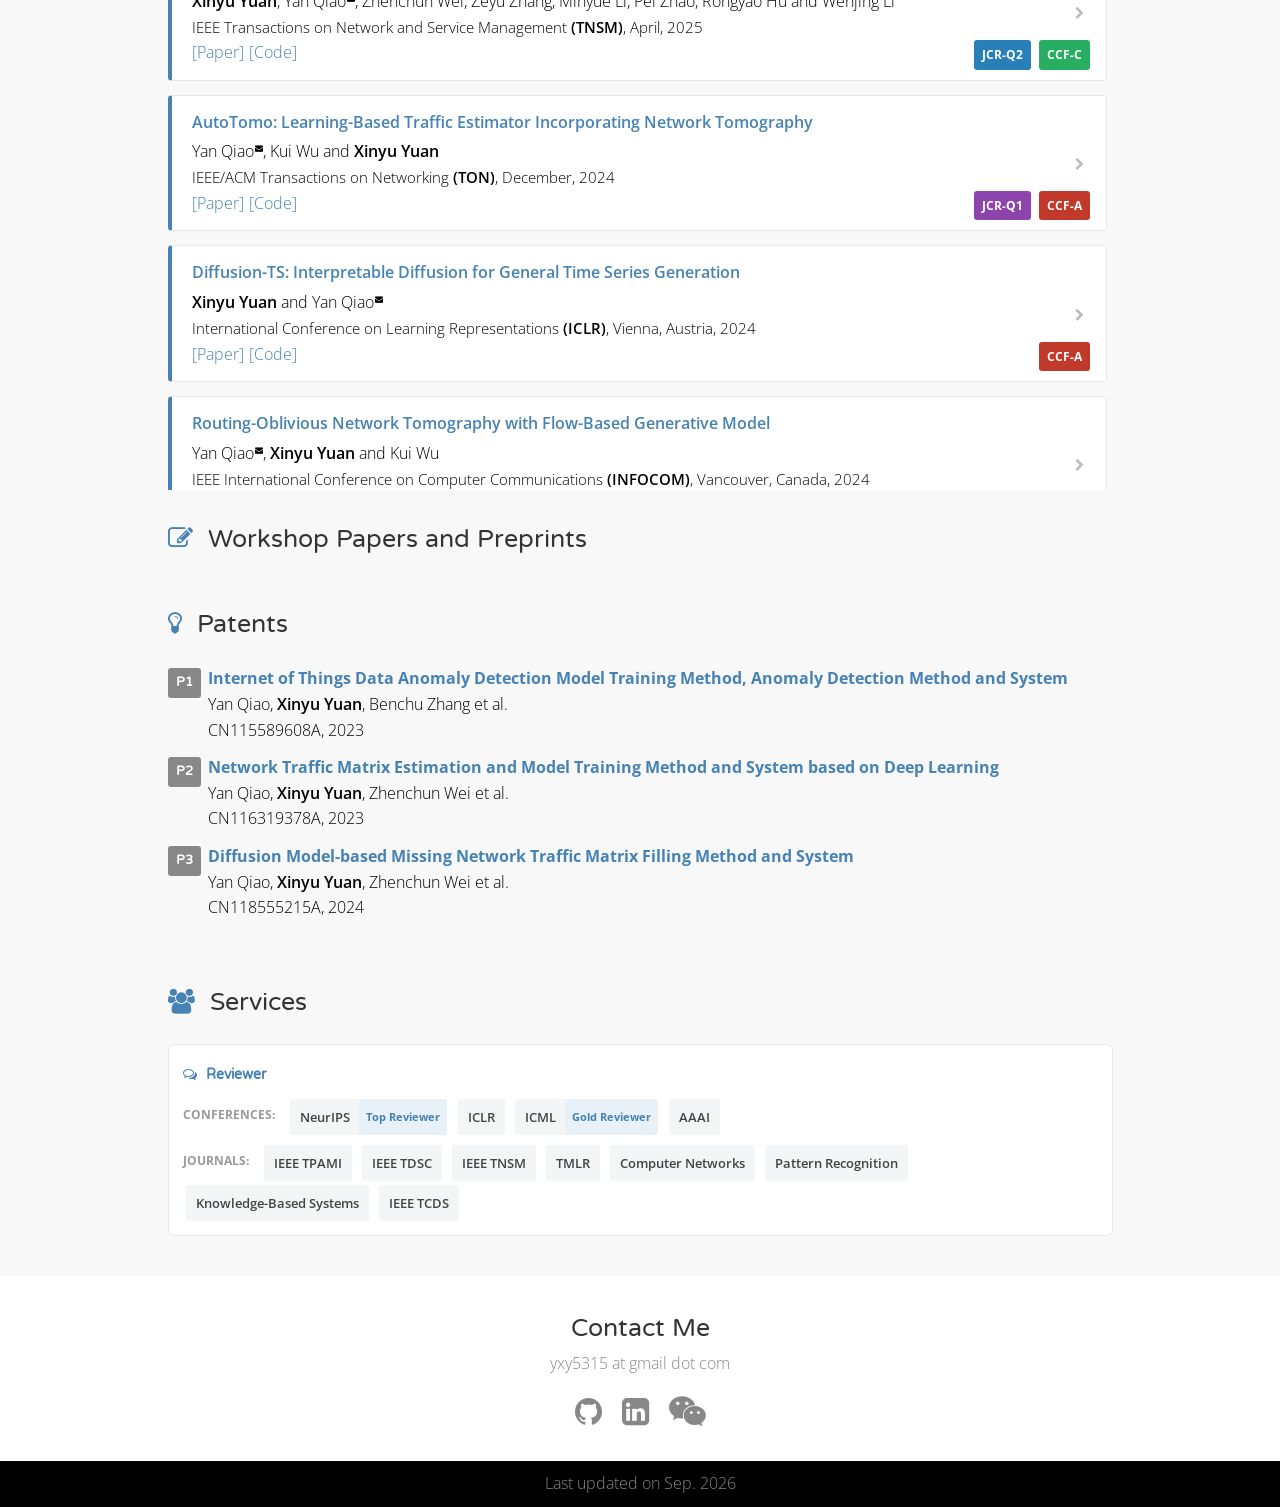
==== commit 5e1ae756: "Update last updated date in footer" ====
--- a/index.html
+++ b/index.html
@@ -580,7 +580,7 @@
       <div class="container">
         <div class="row">
           <div class="col-md-12 col-lg-12">
-            Last updated on Jun. 2026 
+            Last updated on Sep. 2026 
           </div>
         </div>
       </div>
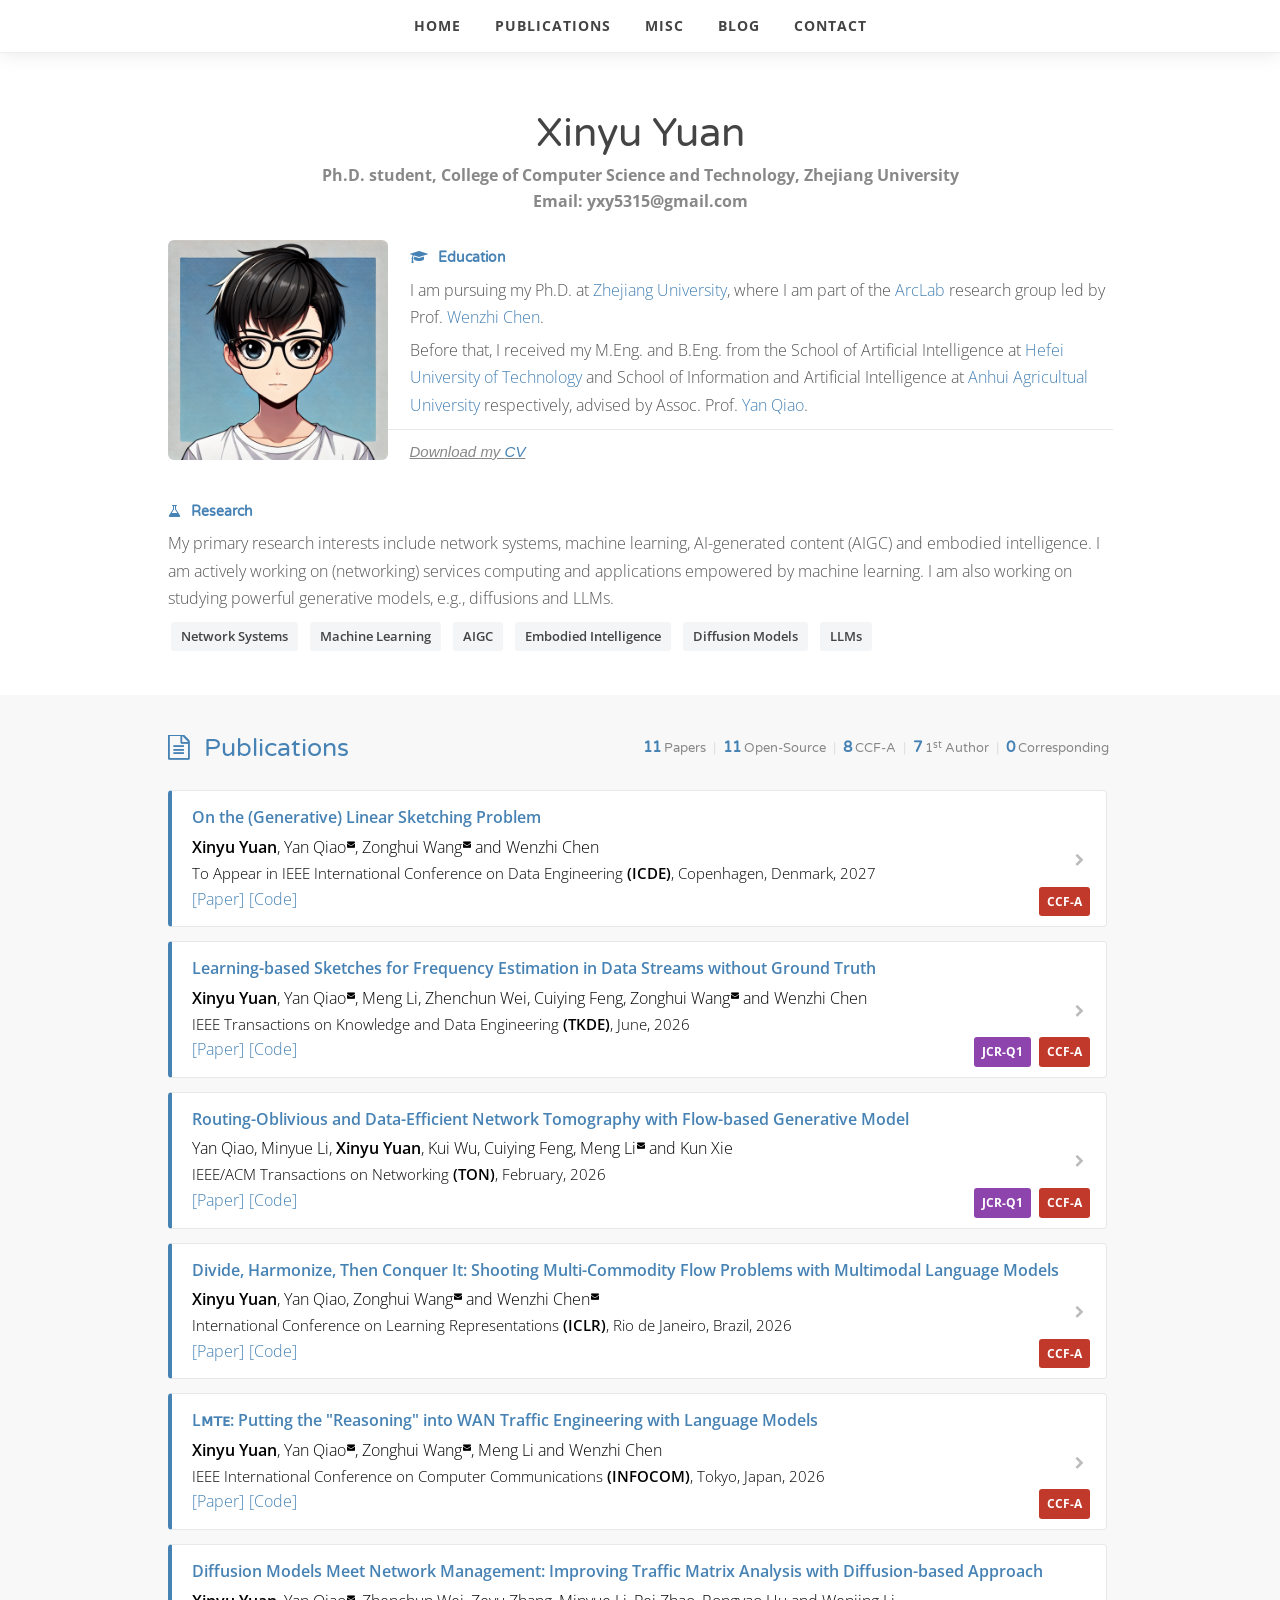
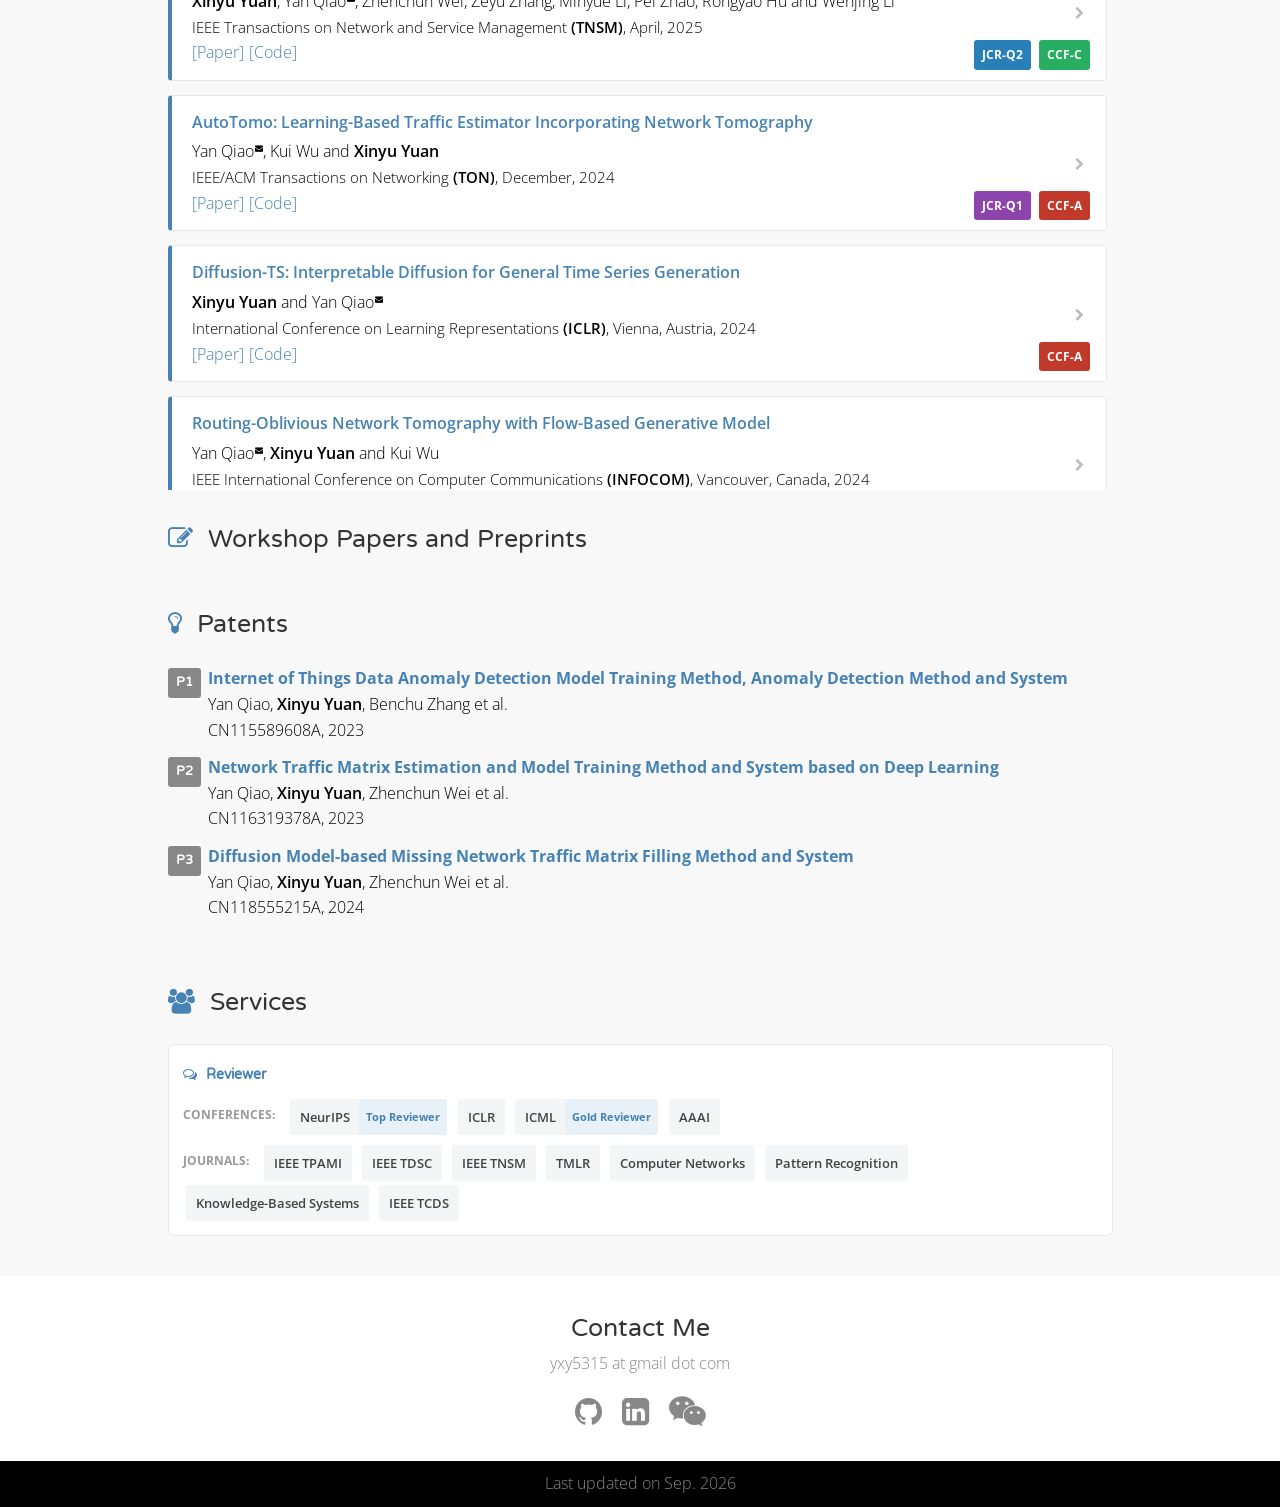
==== commit 97cfabf6: "Update publication venues and dates in index.html" ====
--- a/index.html
+++ b/index.html
@@ -167,7 +167,7 @@
                   </div>
                   <div class="venue">To Appear in IEEE International Conference on Data Engineering <span class="venue-st">(ICDE)</span>, Copenhagen, Denmark, 2027</div>
                   <span class="tag"><a target="_blank" href="https://arxiv.org/abs/2603.14474">[Paper]</a></span>
-                  <span class="tag"><a target="_blank" href="https://github.com/Y-debug-sys/">[Code]</a></span>
+                  <span class="tag"><a target="_blank" href="https://github.com/Y-debug-sys/FLORE">[Code]</a></span>
                   <span class="pub-rank ccf-a">CCF-A</span>
                 </div>
                 <div class="pub-details">
@@ -192,7 +192,7 @@
                       <span class="cd">Xinyu Yuan</span>, Yan Qiao<span class="corr"><i class="fa fa-envelope"></i></span>, Meng Li, Zhenchun Wei, Cuiying Feng, Zonghui Wang<span class="corr"><i class="fa fa-envelope"></i></span> and Wenzhi Chen
                     </div>
                   </div>
-                  <div class="venue">To appear in IEEE Transactions on Knowledge and Data Engineering <span class="venue-st">(TKDE)</span></div>
+                  <div class="venue">IEEE Transactions on Knowledge and Data Engineering <span class="venue-st">(TKDE)</span>, June, 2026</div>
                   <span class="tag"><a target="_blank" href="https://arxiv.org/abs/2412.03611">[Paper]</a></span>
                   <span class="tag"><a target="_blank" href="https://github.com/Y-debug-sys/UCL-sketch">[Code]</a></span>
                   <span class="pub-rank ccf-a">CCF-A</span>
@@ -221,7 +221,7 @@
                       Yan Qiao, Minyue Li, <span class="cd">Xinyu Yuan</span>, Kui Wu, Cuiying Feng, Meng Li<span class="corr"><i class="fa fa-envelope"></i></span> and Kun Xie
                     </div>
                   </div>
-                  <div class="venue">To appear in IEEE/ACM Transactions on Networking <span class="venue-st">(TON)</span></div>
+                  <div class="venue">IEEE/ACM Transactions on Networking <span class="venue-st">(TON)</span>, February, 2026</div>
                   <span class="tag"><a target="_blank" href="https://ieeexplore.ieee.org/document/11397407">[Paper]</a></span>
                   <span class="tag"><a target="_blank" href="https://github.com/duoduoqiao/FlowTM">[Code]</a></span>
                   <span class="pub-rank ccf-a">CCF-A</span>
